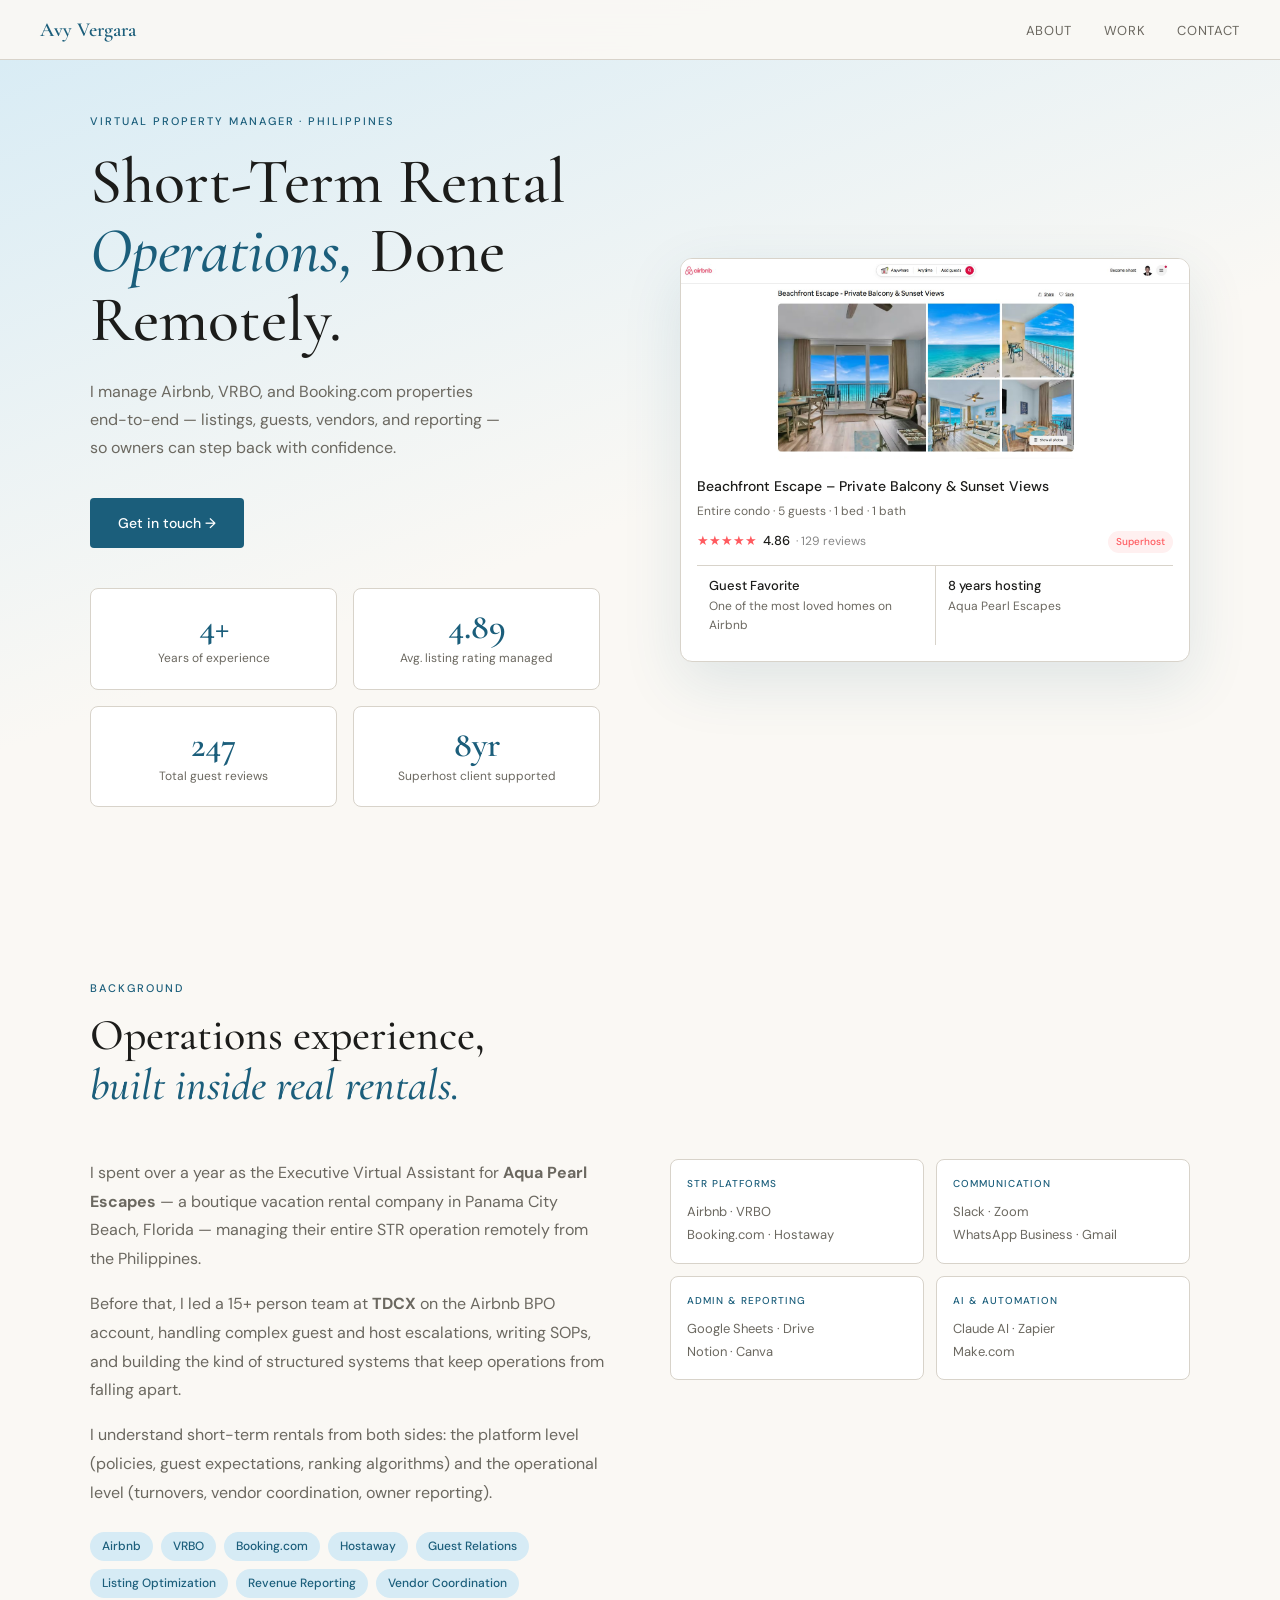
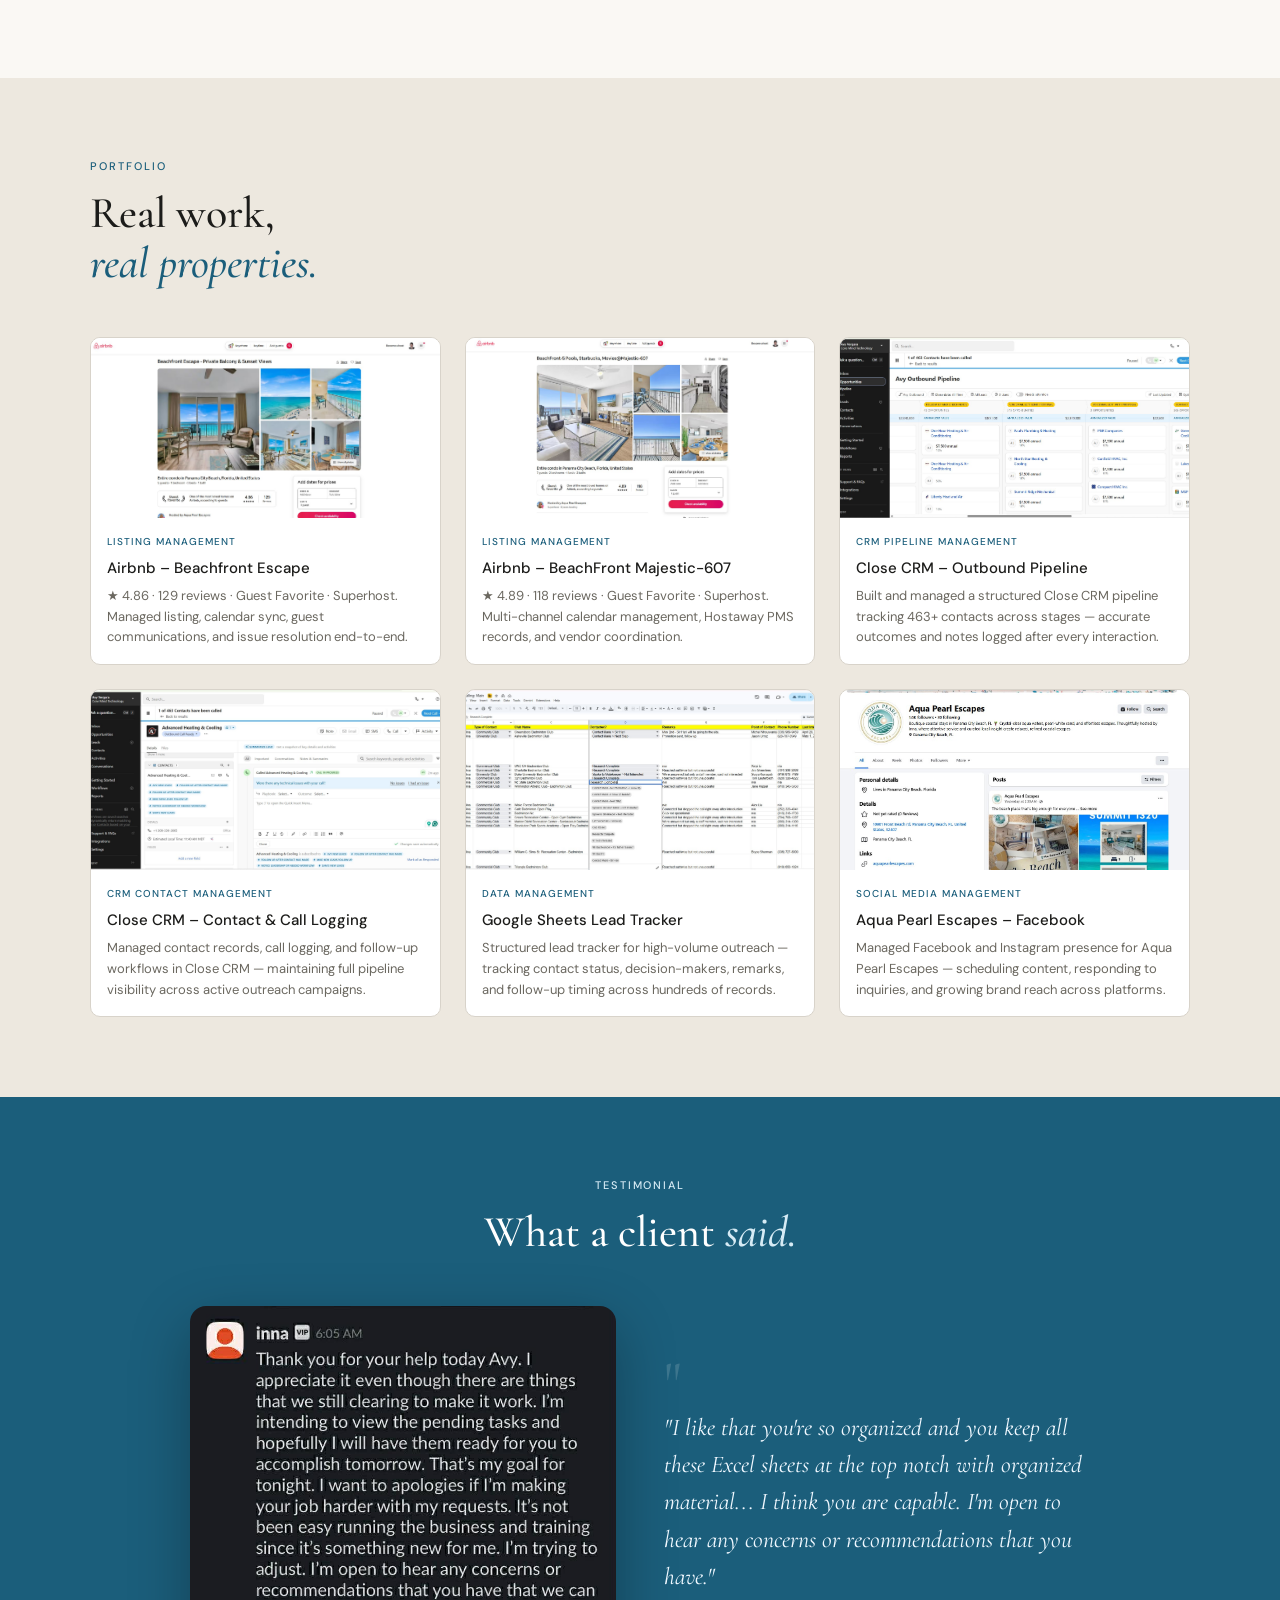
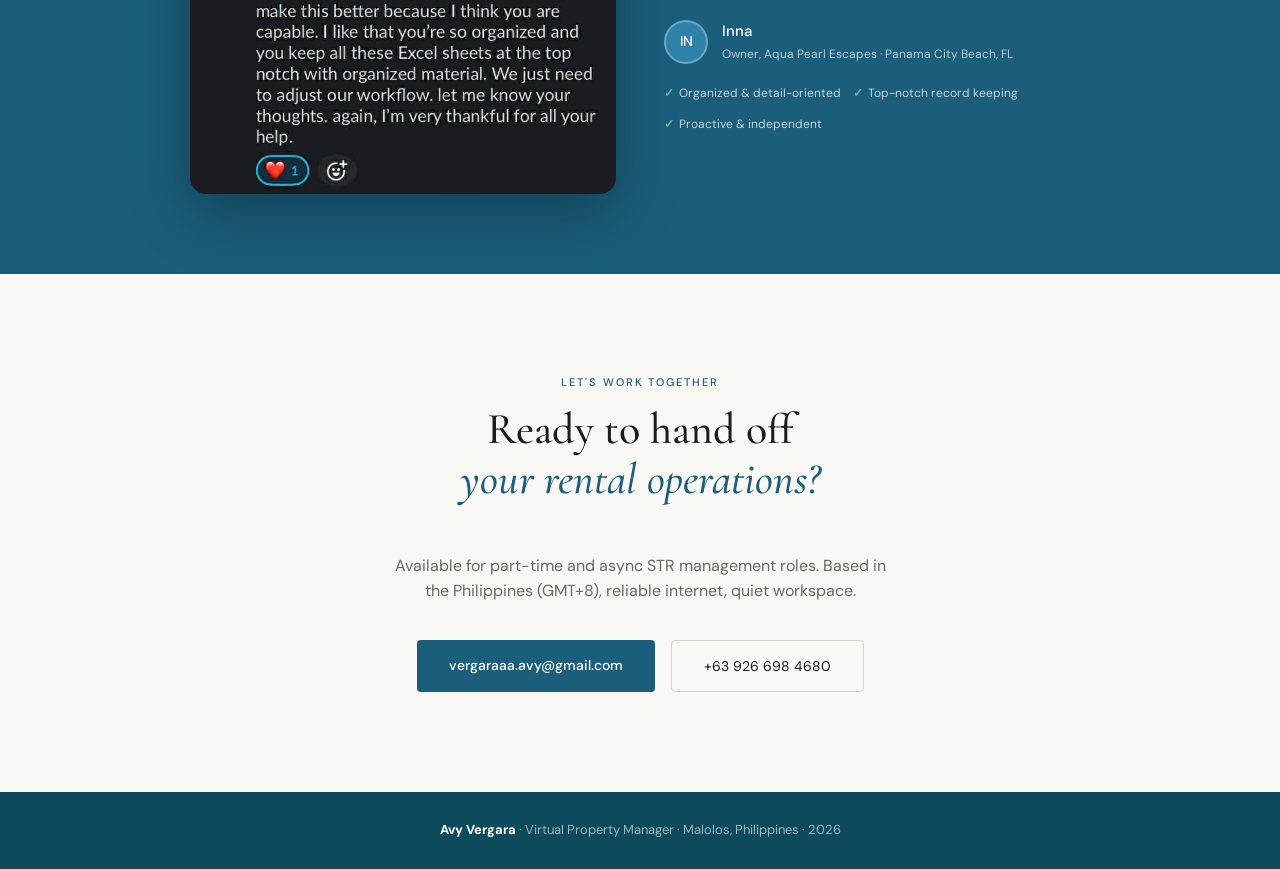
==== index.html @ a05b780b "Add files via upload" ====
<!DOCTYPE html>
<html lang="en">
<head>
<meta charset="UTF-8">
<meta name="viewport" content="width=device-width, initial-scale=1.0">
<title>Avy Vergara – Virtual Property Manager</title>
<link rel="preconnect" href="https://fonts.googleapis.com">
<link href="https://fonts.googleapis.com/css2?family=Cormorant+Garamond:ital,wght@0,400;0,500;0,600;1,400&family=DM+Sans:wght@300;400;500&display=swap" rel="stylesheet">
<style>
*{margin:0;padding:0;box-sizing:border-box}
:root{--cream:#FAF8F4;--sand:#EDE8DF;--ocean:#1B5E7B;--ocean-light:#2E82A8;--ocean-pale:#D6EBF5;--teal-dark:#0D4A5C;--text:#1C1C1A;--muted:#6B6860;--white:#FFFFFF;--card-border:#D8D3CA}
html{scroll-behavior:smooth}
body{font-family:'DM Sans',sans-serif;background:var(--cream);color:var(--text);line-height:1.6;overflow-x:hidden}
nav{position:fixed;top:0;left:0;right:0;z-index:100;background:rgba(250,248,244,0.94);backdrop-filter:blur(12px);border-bottom:1px solid var(--card-border);padding:0 40px;display:flex;justify-content:space-between;align-items:center;height:60px}
.nav-logo{font-family:'Cormorant Garamond',serif;font-size:20px;font-weight:600;color:var(--ocean)}
.nav-links{display:flex;gap:32px;list-style:none}
.nav-links a{font-size:13px;color:var(--muted);text-decoration:none;letter-spacing:0.05em;text-transform:uppercase;transition:color 0.2s}
.nav-links a:hover{color:var(--ocean)}
.hero{min-height:100vh;display:flex;align-items:center;padding:100px 40px 80px;background:linear-gradient(160deg,var(--ocean-pale) 0%,var(--cream) 55%)}
.hero-inner{max-width:1100px;margin:0 auto;display:grid;grid-template-columns:1fr 1fr;gap:80px;align-items:center}
.hero-eyebrow{font-size:11px;font-weight:500;letter-spacing:0.18em;text-transform:uppercase;color:var(--ocean);margin-bottom:16px}
.hero-title{font-family:'Cormorant Garamond',serif;font-size:clamp(42px,5vw,64px);line-height:1.08;font-weight:500;margin-bottom:24px}
.hero-title em{font-style:italic;color:var(--ocean)}
.hero-desc{font-size:16px;color:var(--muted);line-height:1.75;margin-bottom:36px;max-width:420px}
.hero-cta{display:inline-flex;align-items:center;gap:10px;background:var(--ocean);color:var(--white);padding:14px 28px;border-radius:4px;text-decoration:none;font-size:14px;font-weight:500;transition:background 0.2s}
.hero-cta:hover{background:var(--teal-dark)}
.hero-stats{display:grid;grid-template-columns:1fr 1fr;gap:16px;margin-top:40px}
.stat-card{background:var(--white);border:1px solid var(--card-border);border-radius:8px;padding:20px;text-align:center}
.stat-num{font-family:'Cormorant Garamond',serif;font-size:36px;font-weight:600;color:var(--ocean);line-height:1}
.stat-label{font-size:12px;color:var(--muted);margin-top:4px}
.listing-preview{background:var(--white);border:1px solid var(--card-border);border-radius:12px;overflow:hidden;box-shadow:0 20px 60px rgba(27,94,123,0.12)}
.listing-img-real{width:100%;height:200px;object-fit:cover;object-position:top;display:block;cursor:pointer}
.listing-body{padding:16px}
.listing-title-sm{font-weight:500;font-size:14px;margin-bottom:4px}
.listing-sub{font-size:12px;color:var(--muted);margin-bottom:10px}
.listing-rating{display:flex;align-items:center;gap:6px;font-size:13px}
.stars{color:#FF5A5F}
.badge-superhost{background:#FFF0F0;color:#FF5A5F;font-size:10px;font-weight:500;padding:3px 8px;border-radius:20px;margin-left:auto}
.listing-grid{display:grid;grid-template-columns:1fr 1fr;gap:1px;background:var(--card-border);margin-top:12px;border-top:1px solid var(--card-border)}
.listing-detail{background:var(--white);padding:10px 12px;font-size:12px;color:var(--muted)}
.listing-detail strong{display:block;color:var(--text);font-weight:500;font-size:13px}
section{padding:80px 40px}
.container{max-width:1100px;margin:0 auto}
.section-eyebrow{font-size:11px;font-weight:500;letter-spacing:0.18em;text-transform:uppercase;color:var(--ocean);margin-bottom:12px}
.section-title{font-family:'Cormorant Garamond',serif;font-size:clamp(30px,4vw,44px);font-weight:500;line-height:1.15;margin-bottom:48px}
.section-title span{font-style:italic;color:var(--ocean)}
.about-grid{display:grid;grid-template-columns:1fr 1fr;gap:60px;align-items:start}
.about-text p{font-size:16px;color:var(--muted);line-height:1.8;margin-bottom:16px}
.tags{display:flex;flex-wrap:wrap;gap:8px;margin-top:24px}
.tag{background:var(--ocean-pale);color:var(--ocean);font-size:12px;padding:5px 12px;border-radius:20px;font-weight:500}
.tools-grid{display:grid;grid-template-columns:1fr 1fr;gap:12px}
.tool-group{background:var(--white);border:1px solid var(--card-border);border-radius:8px;padding:16px}
.tool-group-label{font-size:10px;font-weight:500;letter-spacing:0.1em;text-transform:uppercase;color:var(--ocean);margin-bottom:8px}
.tool-list{font-size:13px;color:var(--muted);line-height:1.8}
.work-section{background:var(--sand)}
.work-grid{display:grid;grid-template-columns:repeat(3,1fr);gap:24px}
.work-card{background:var(--white);border:1px solid var(--card-border);border-radius:10px;overflow:hidden;transition:transform 0.2s,box-shadow 0.2s}
.work-card:hover{transform:translateY(-4px);box-shadow:0 12px 40px rgba(27,94,123,0.12)}
.work-img{width:100%;height:180px;object-fit:cover;object-position:top;display:block;cursor:pointer;transition:opacity 0.2s}
.work-img:hover{opacity:0.92}
.work-card-body{padding:16px}
.work-card-label{font-size:10px;font-weight:500;letter-spacing:0.1em;text-transform:uppercase;color:var(--ocean);margin-bottom:6px}
.work-card-title{font-size:15px;font-weight:500;margin-bottom:6px}
.work-card-desc{font-size:13px;color:var(--muted);line-height:1.6}
.lightbox{display:none;position:fixed;inset:0;background:rgba(0,0,0,0.88);z-index:999;align-items:center;justify-content:center;padding:20px}
.lightbox.open{display:flex}
.lightbox img{max-width:90vw;max-height:90vh;border-radius:8px;box-shadow:0 30px 80px rgba(0,0,0,0.5)}
.lightbox-close{position:absolute;top:20px;right:28px;color:#fff;font-size:36px;cursor:pointer;line-height:1;opacity:0.8}
.lightbox-close:hover{opacity:1}
.testimonial-section{background:var(--ocean);color:var(--white)}
.testimonial-section .section-eyebrow{color:var(--ocean-pale)}
.testimonial-section .section-title{color:var(--white)}
.testimonial-section .section-title span{color:var(--ocean-pale)}
.testi-layout{display:grid;grid-template-columns:1fr 1fr;gap:48px;align-items:center;max-width:900px;margin:0 auto}
.testi-chat-img{border-radius:16px;overflow:hidden;box-shadow:0 20px 60px rgba(0,0,0,0.3)}
.testi-chat-img img{width:100%;display:block;cursor:pointer}
.testi-bigquote{font-family:'Cormorant Garamond',serif;font-size:60px;line-height:0.6;color:rgba(255,255,255,0.15);margin-bottom:8px}
.testi-quote{font-family:'Cormorant Garamond',serif;font-size:clamp(18px,2vw,24px);font-style:italic;line-height:1.55;margin-bottom:24px;color:#F0F8FF}
.testi-meta{display:flex;align-items:center;gap:14px}
.testi-avatar{width:44px;height:44px;border-radius:50%;background:var(--ocean-light);display:flex;align-items:center;justify-content:center;font-weight:500;font-size:14px;color:var(--white);border:2px solid rgba(255,255,255,0.3);flex-shrink:0}
.testi-name{font-weight:500;font-size:15px}
.testi-role{font-size:12px;opacity:0.7;margin-top:2px}
.testi-props{display:flex;gap:12px;margin-top:20px;flex-wrap:wrap}
.testi-prop{font-size:12px;opacity:0.75;display:flex;align-items:center;gap:5px}
.testi-prop::before{content:"✓";color:#7ED8A4;font-weight:600}
.exp-grid{display:grid;grid-template-columns:1fr 1fr;gap:24px}
.exp-card{background:var(--white);border:1px solid var(--card-border);border-radius:10px;padding:24px}
.exp-role{font-weight:500;font-size:15px;margin-bottom:4px}
.exp-company{font-size:13px;color:var(--ocean);font-weight:500;margin-bottom:2px}
.exp-date{font-size:12px;color:var(--muted);margin-bottom:14px}
.exp-bullets{list-style:none;padding:0}
.exp-bullets li{font-size:13px;color:var(--muted);padding:4px 0 4px 16px;position:relative;line-height:1.6}
.exp-bullets li::before{content:"—";position:absolute;left:0;color:var(--ocean);opacity:0.5}
.cta-section{text-align:center;padding:100px 40px}
.cta-desc{font-size:16px;color:var(--muted);margin-bottom:36px;max-width:500px;margin-left:auto;margin-right:auto}
.cta-buttons{display:flex;gap:16px;justify-content:center;flex-wrap:wrap}
.btn-primary{background:var(--ocean);color:var(--white);padding:14px 32px;border-radius:4px;text-decoration:none;font-size:14px;font-weight:500;transition:background 0.2s}
.btn-primary:hover{background:var(--teal-dark)}
.btn-secondary{border:1px solid var(--card-border);color:var(--text);padding:14px 32px;border-radius:4px;text-decoration:none;font-size:14px;transition:all 0.2s}
.btn-secondary:hover{border-color:var(--ocean);color:var(--ocean)}
footer{background:var(--teal-dark);color:rgba(255,255,255,0.6);text-align:center;padding:28px 40px;font-size:13px}
footer strong{color:var(--white)}
@media(max-width:768px){
  .hero-inner,.about-grid,.exp-grid,.testi-layout{grid-template-columns:1fr}
  .work-grid{grid-template-columns:1fr 1fr}
  nav{padding:0 20px}.nav-links{display:none}
  section{padding:60px 20px}.hero{padding:80px 20px 60px}
}
</style>
</head>
<body>

<div class="lightbox" id="lightbox" onclick="closeLightbox()">
  <span class="lightbox-close">&times;</span>
  <img id="lightbox-img" src="" alt="">
</div>

<nav>
  <div class="nav-logo">Avy Vergara</div>
  <ul class="nav-links">
    <li><a href="#about">About</a></li>
    <li><a href="#work">Work</a></li>
    
    <li><a href="#contact">Contact</a></li>
  </ul>
</nav>

<section class="hero">
  <div class="hero-inner">
    <div>
      <p class="hero-eyebrow">Virtual Property Manager · Philippines</p>
      <h1 class="hero-title">Short-Term Rental <em>Operations,</em> Done Remotely.</h1>
      <p class="hero-desc">I manage Airbnb, VRBO, and Booking.com properties end-to-end — listings, guests, vendors, and reporting — so owners can step back with confidence.</p>
      <a href="mailto:vergaraaa.avy@gmail.com" class="hero-cta">Get in touch →</a>
      <div class="hero-stats">
        <div class="stat-card"><div class="stat-num">4+</div><div class="stat-label">Years of experience</div></div>
        <div class="stat-card"><div class="stat-num">4.89</div><div class="stat-label">Avg. listing rating managed</div></div>
        <div class="stat-card"><div class="stat-num">247</div><div class="stat-label">Total guest reviews</div></div>
        <div class="stat-card"><div class="stat-num">8yr</div><div class="stat-label">Superhost client supported</div></div>
      </div>
    </div>
    <div>
      <div class="listing-preview">
        <img class="listing-img-real" src="[data-uri]" alt="Beachfront Escape – Airbnb listing" onclick="openLightbox(this.src)">
        <div class="listing-body">
          <div class="listing-title-sm">Beachfront Escape – Private Balcony & Sunset Views</div>
          <div class="listing-sub">Entire condo · 5 guests · 1 bed · 1 bath</div>
          <div class="listing-rating">
            <span class="stars">★★★★★</span>
            <span style="font-weight:500">4.86</span>
            <span style="color:#888;font-size:12px">· 129 reviews</span>
            <span class="badge-superhost">Superhost</span>
          </div>
          <div class="listing-grid">
            <div class="listing-detail"><strong>Guest Favorite</strong>One of the most loved homes on Airbnb</div>
            <div class="listing-detail"><strong>8 years hosting</strong>Aqua Pearl Escapes</div>
          </div>
        </div>
      </div>
    </div>
  </div>
</section>

<section id="about">
  <div class="container">
    <p class="section-eyebrow">Background</p>
    <h2 class="section-title">Operations experience,<br><span>built inside real rentals.</span></h2>
    <div class="about-grid">
      <div class="about-text">
        <p>I spent over a year as the Executive Virtual Assistant for <strong>Aqua Pearl Escapes</strong> — a boutique vacation rental company in Panama City Beach, Florida — managing their entire STR operation remotely from the Philippines.</p>
        <p>Before that, I led a 15+ person team at <strong>TDCX</strong> on the Airbnb BPO account, handling complex guest and host escalations, writing SOPs, and building the kind of structured systems that keep operations from falling apart.</p>
        <p>I understand short-term rentals from both sides: the platform level (policies, guest expectations, ranking algorithms) and the operational level (turnovers, vendor coordination, owner reporting).</p>
        <div class="tags">
          <span class="tag">Airbnb</span><span class="tag">VRBO</span><span class="tag">Booking.com</span>
          <span class="tag">Hostaway</span><span class="tag">Guest Relations</span><span class="tag">Listing Optimization</span>
          <span class="tag">Revenue Reporting</span><span class="tag">Vendor Coordination</span>
        </div>
      </div>
      <div>
        <div class="tools-grid">
          <div class="tool-group"><div class="tool-group-label">STR Platforms</div><div class="tool-list">Airbnb · VRBO<br>Booking.com · Hostaway</div></div>
          <div class="tool-group"><div class="tool-group-label">Communication</div><div class="tool-list">Slack · Zoom<br>WhatsApp Business · Gmail</div></div>
          <div class="tool-group"><div class="tool-group-label">Admin & Reporting</div><div class="tool-list">Google Sheets · Drive<br>Notion · Canva</div></div>
          <div class="tool-group"><div class="tool-group-label">AI & Automation</div><div class="tool-list">Claude AI · Zapier<br>Make.com</div></div>
        </div>
      </div>
    </div>
  </div>
</section>

<section id="work" class="work-section">
  <div class="container">
    <p class="section-eyebrow">Portfolio</p>
    <h2 class="section-title">Real work,<br><span>real properties.</span></h2>
    <div class="work-grid">

      <div class="work-card">
        <img class="work-img" src="[data-uri]" alt="Airbnb – Beachfront Escape" onclick="openLightbox(this.src)" title="Click to enlarge">
        <div class="work-card-body">
          <div class="work-card-label">Listing Management</div>
          <div class="work-card-title">Airbnb – Beachfront Escape</div>
          <div class="work-card-desc">★ 4.86 · 129 reviews · Guest Favorite · Superhost. Managed listing, calendar sync, guest communications, and issue resolution end-to-end.</div>
        </div>
      </div>

      <div class="work-card">
        <img class="work-img" src="[data-uri]" alt="Airbnb – Majestic 607" onclick="openLightbox(this.src)" title="Click to enlarge">
        <div class="work-card-body">
          <div class="work-card-label">Listing Management</div>
          <div class="work-card-title">Airbnb – BeachFront Majestic-607</div>
          <div class="work-card-desc">★ 4.89 · 118 reviews · Guest Favorite · Superhost. Multi-channel calendar management, Hostaway PMS records, and vendor coordination.</div>
        </div>
      </div>

      <div class="work-card">
        <img class="work-img" src="[data-uri]" alt="Close CRM – Outbound Pipeline" onclick="openLightbox(this.src)" title="Click to enlarge">
        <div class="work-card-body">
          <div class="work-card-label">CRM Pipeline Management</div>
          <div class="work-card-title">Close CRM – Outbound Pipeline</div>
          <div class="work-card-desc">Built and managed a structured Close CRM pipeline tracking 463+ contacts across stages — accurate outcomes and notes logged after every interaction.</div>
        </div>
      </div>

      <div class="work-card">
        <img class="work-img" src="[data-uri]" alt="Close CRM – Contact Management" onclick="openLightbox(this.src)" title="Click to enlarge">
        <div class="work-card-body">
          <div class="work-card-label">CRM Contact Management</div>
          <div class="work-card-title">Close CRM – Contact & Call Logging</div>
          <div class="work-card-desc">Managed contact records, call logging, and follow-up workflows in Close CRM — maintaining full pipeline visibility across active outreach campaigns.</div>
        </div>
      </div>

      <div class="work-card">
        <img class="work-img" src="[data-uri]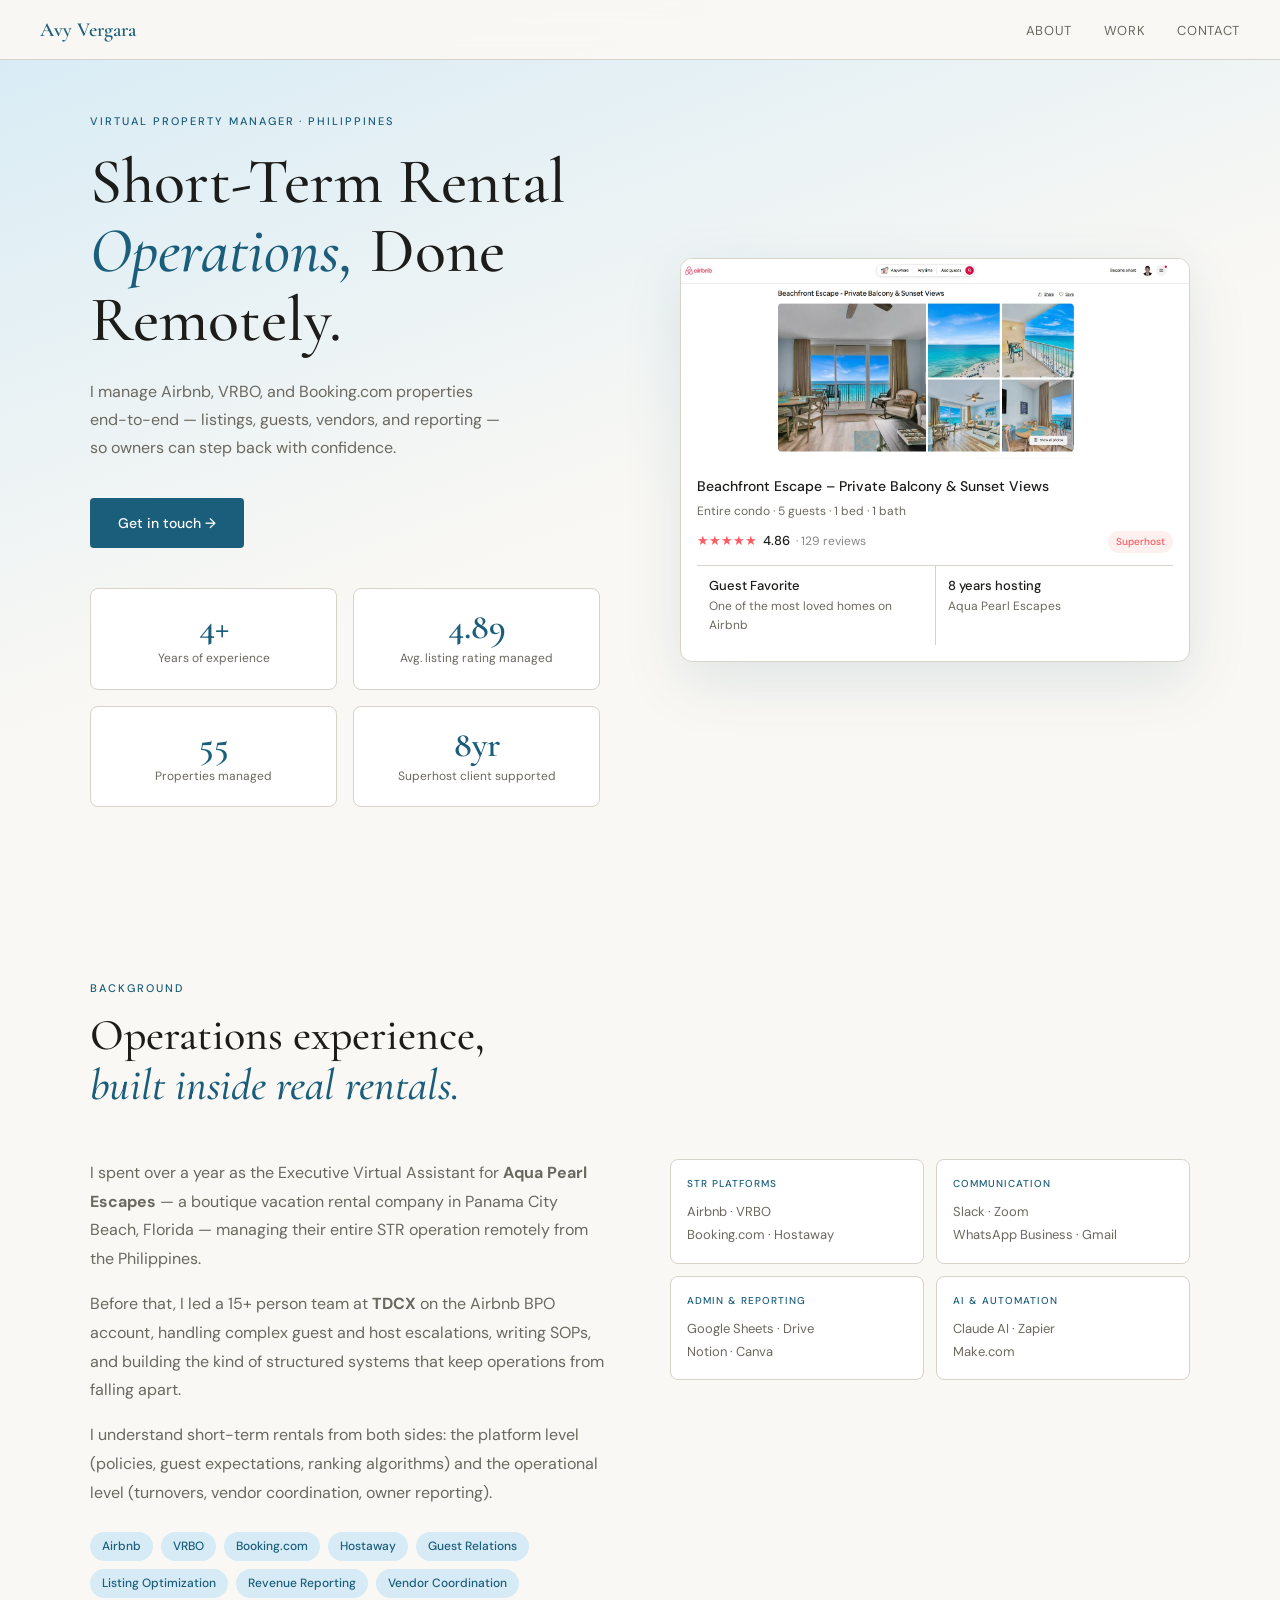
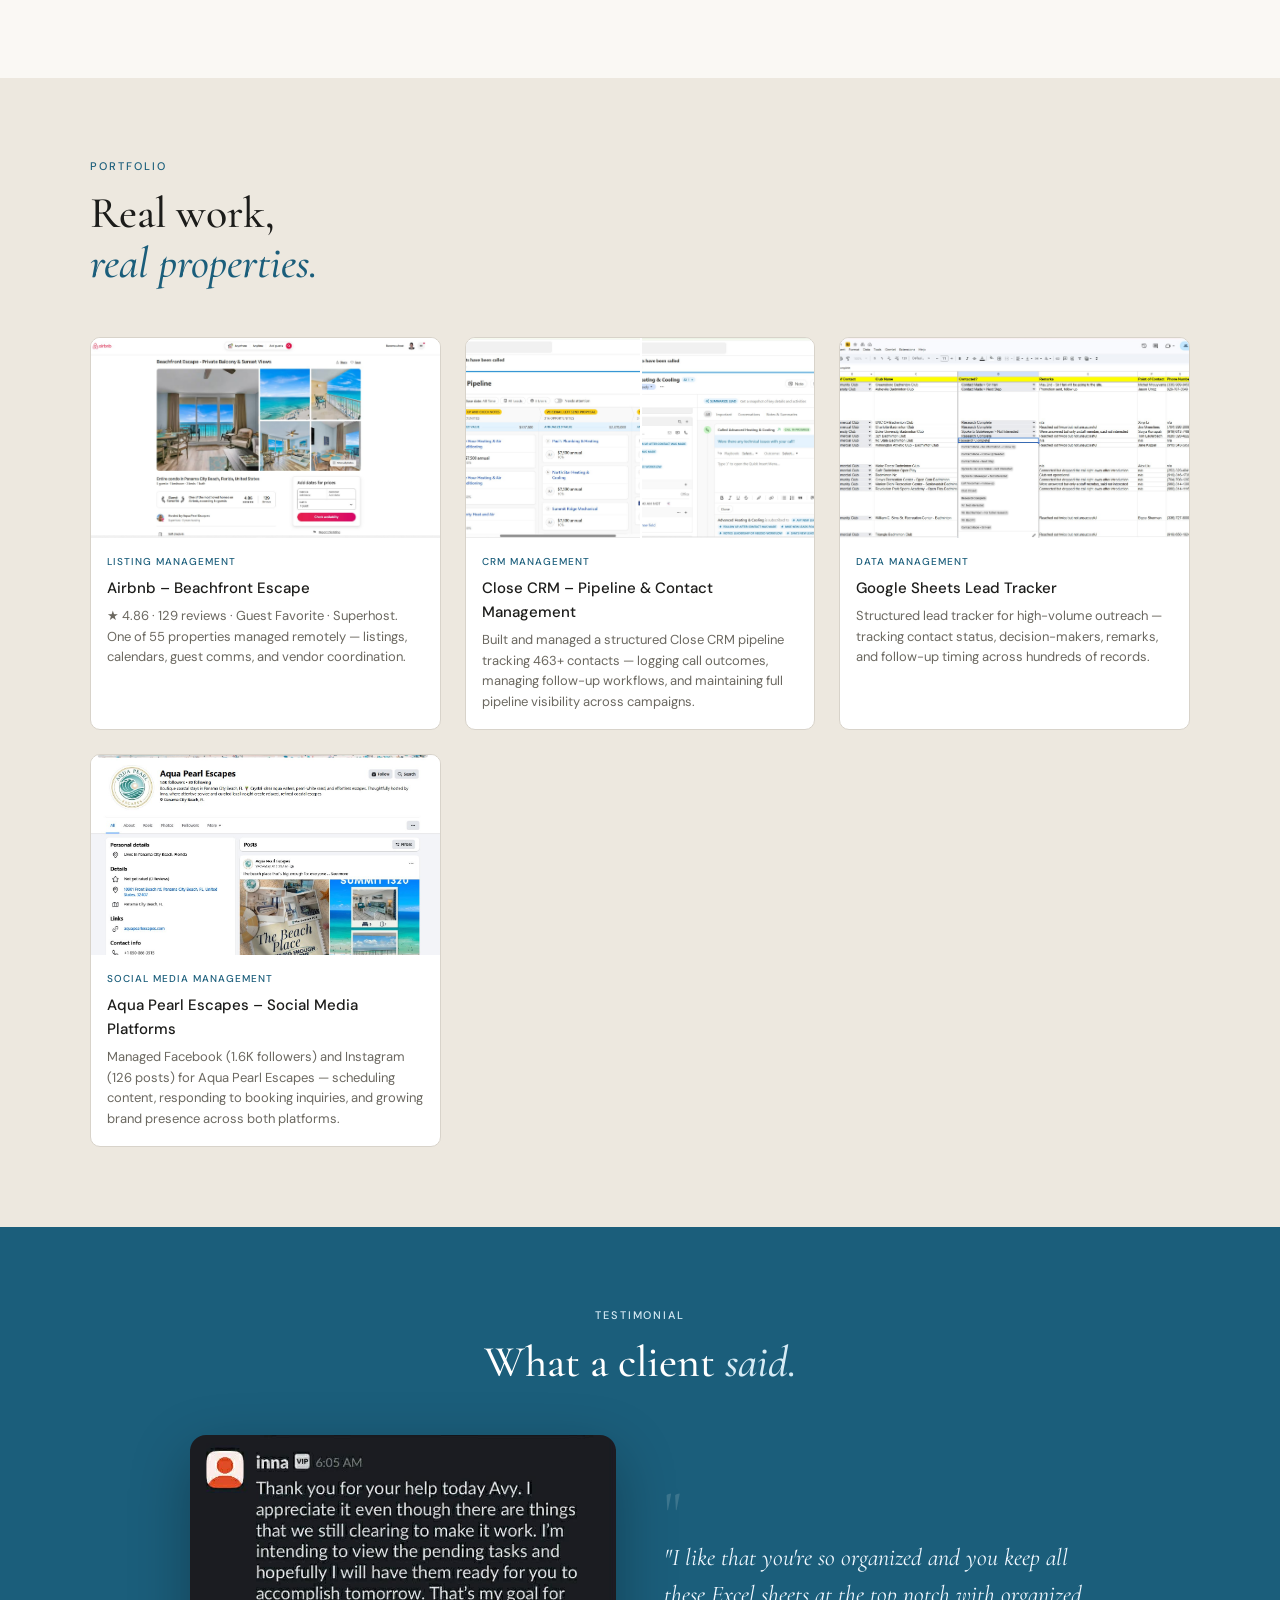
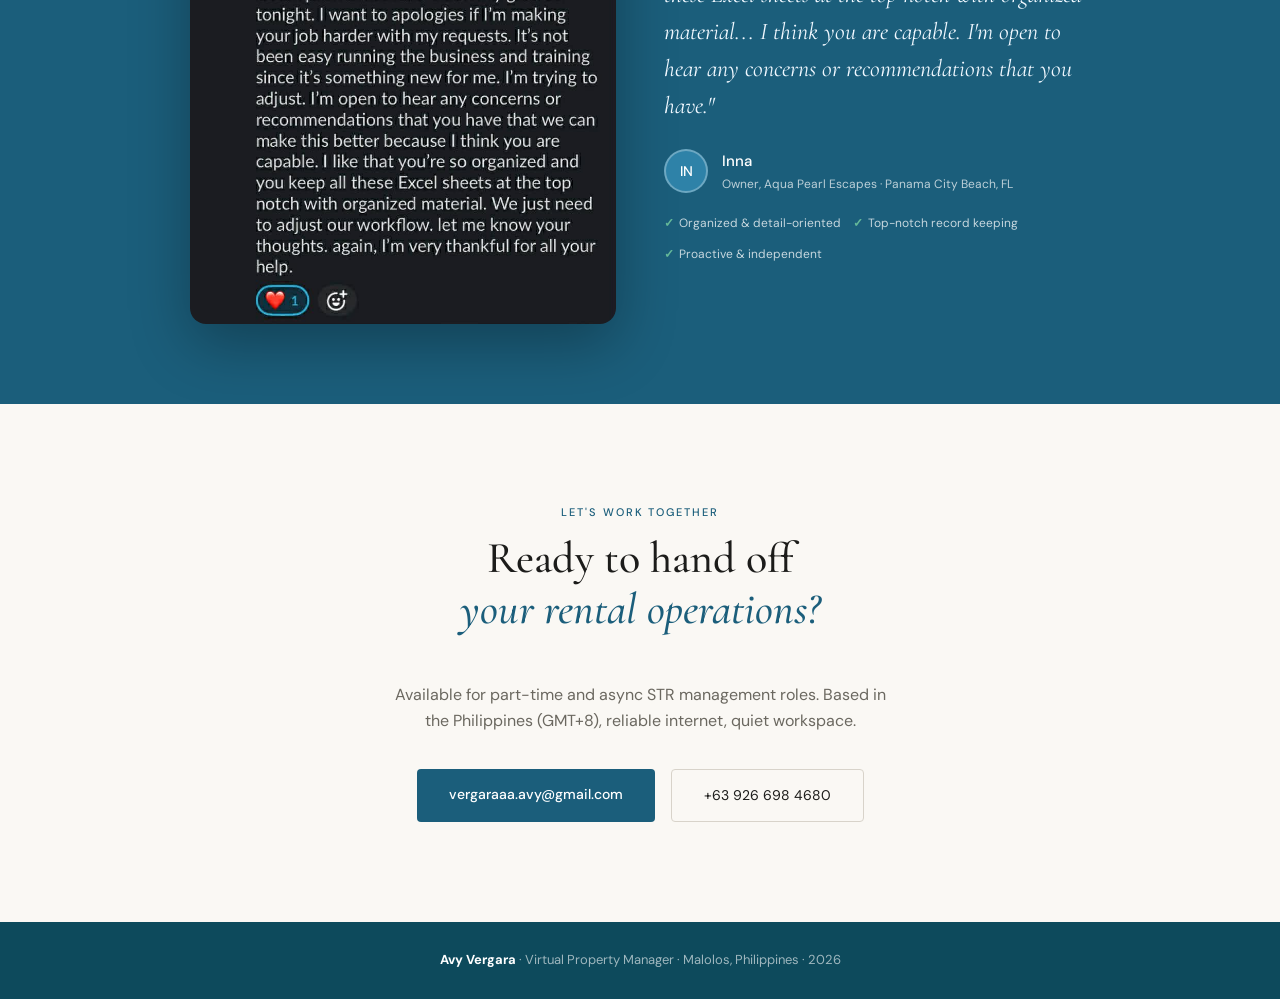
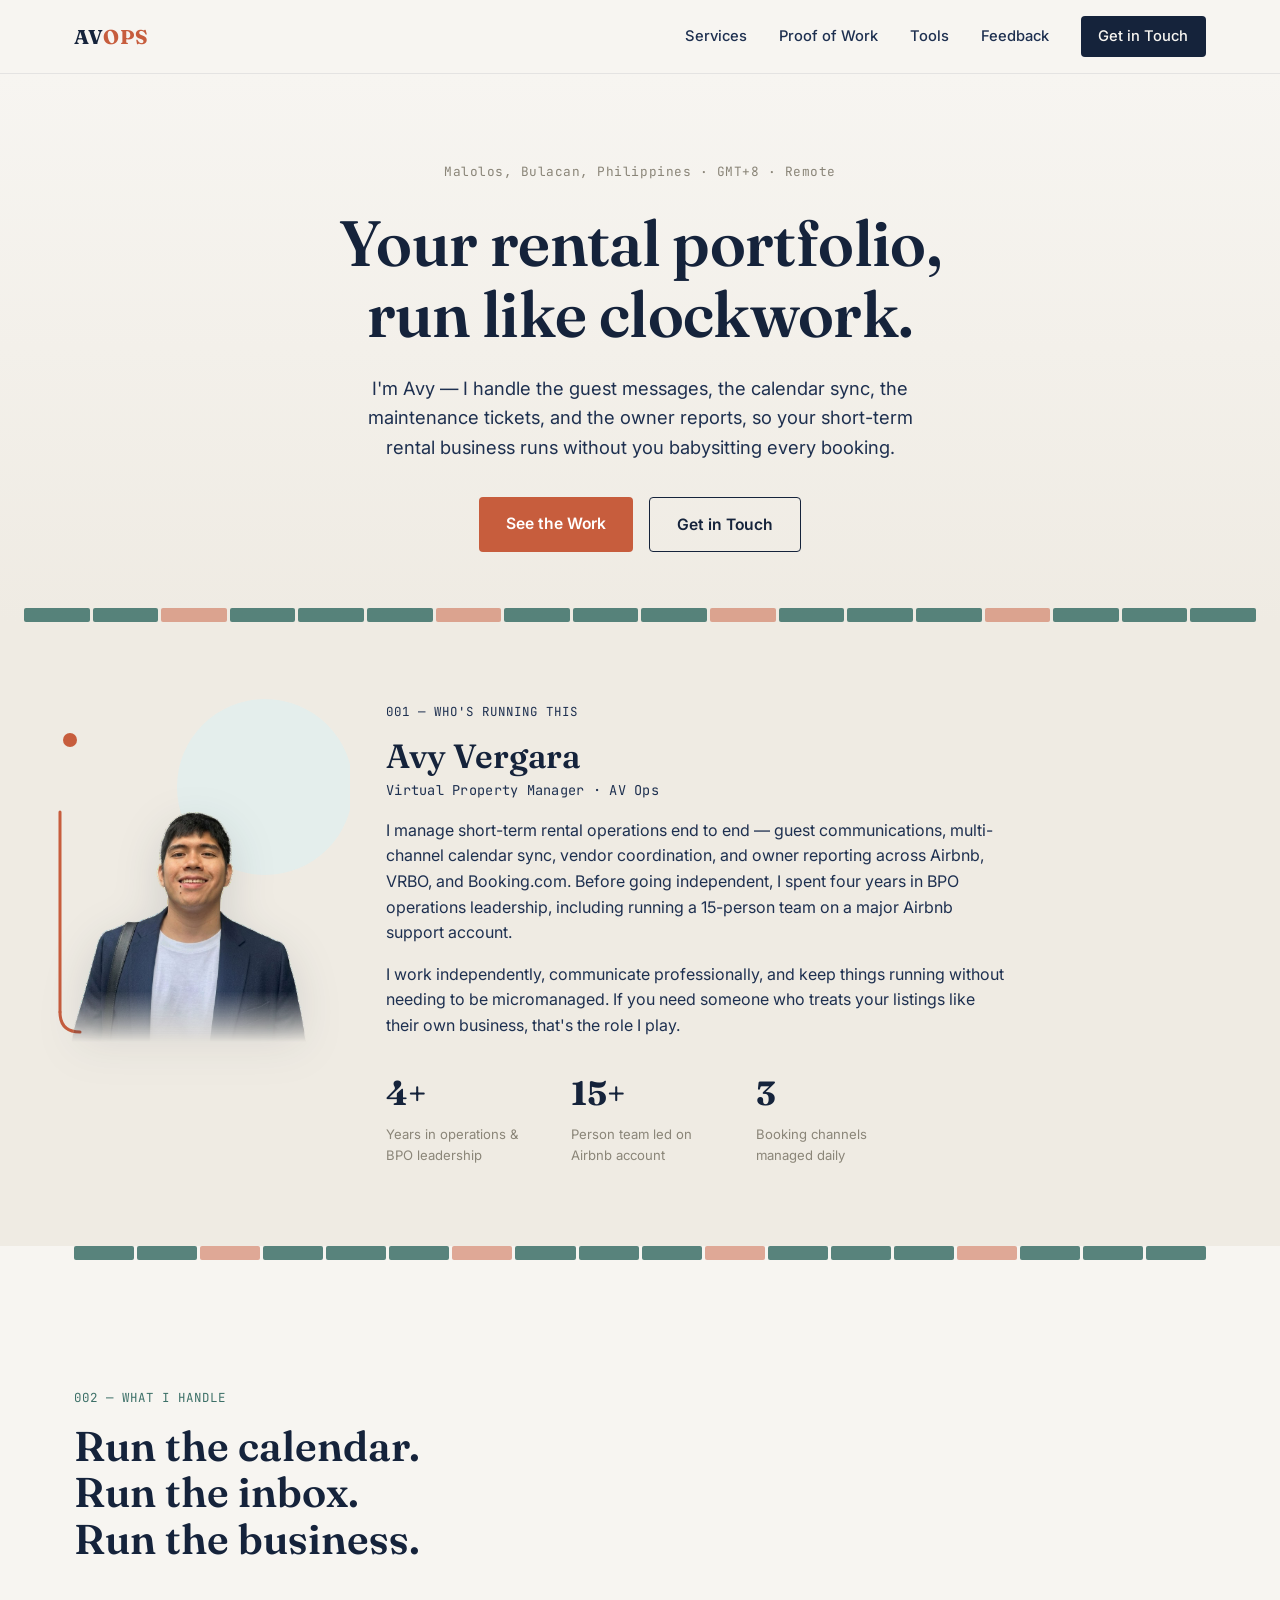
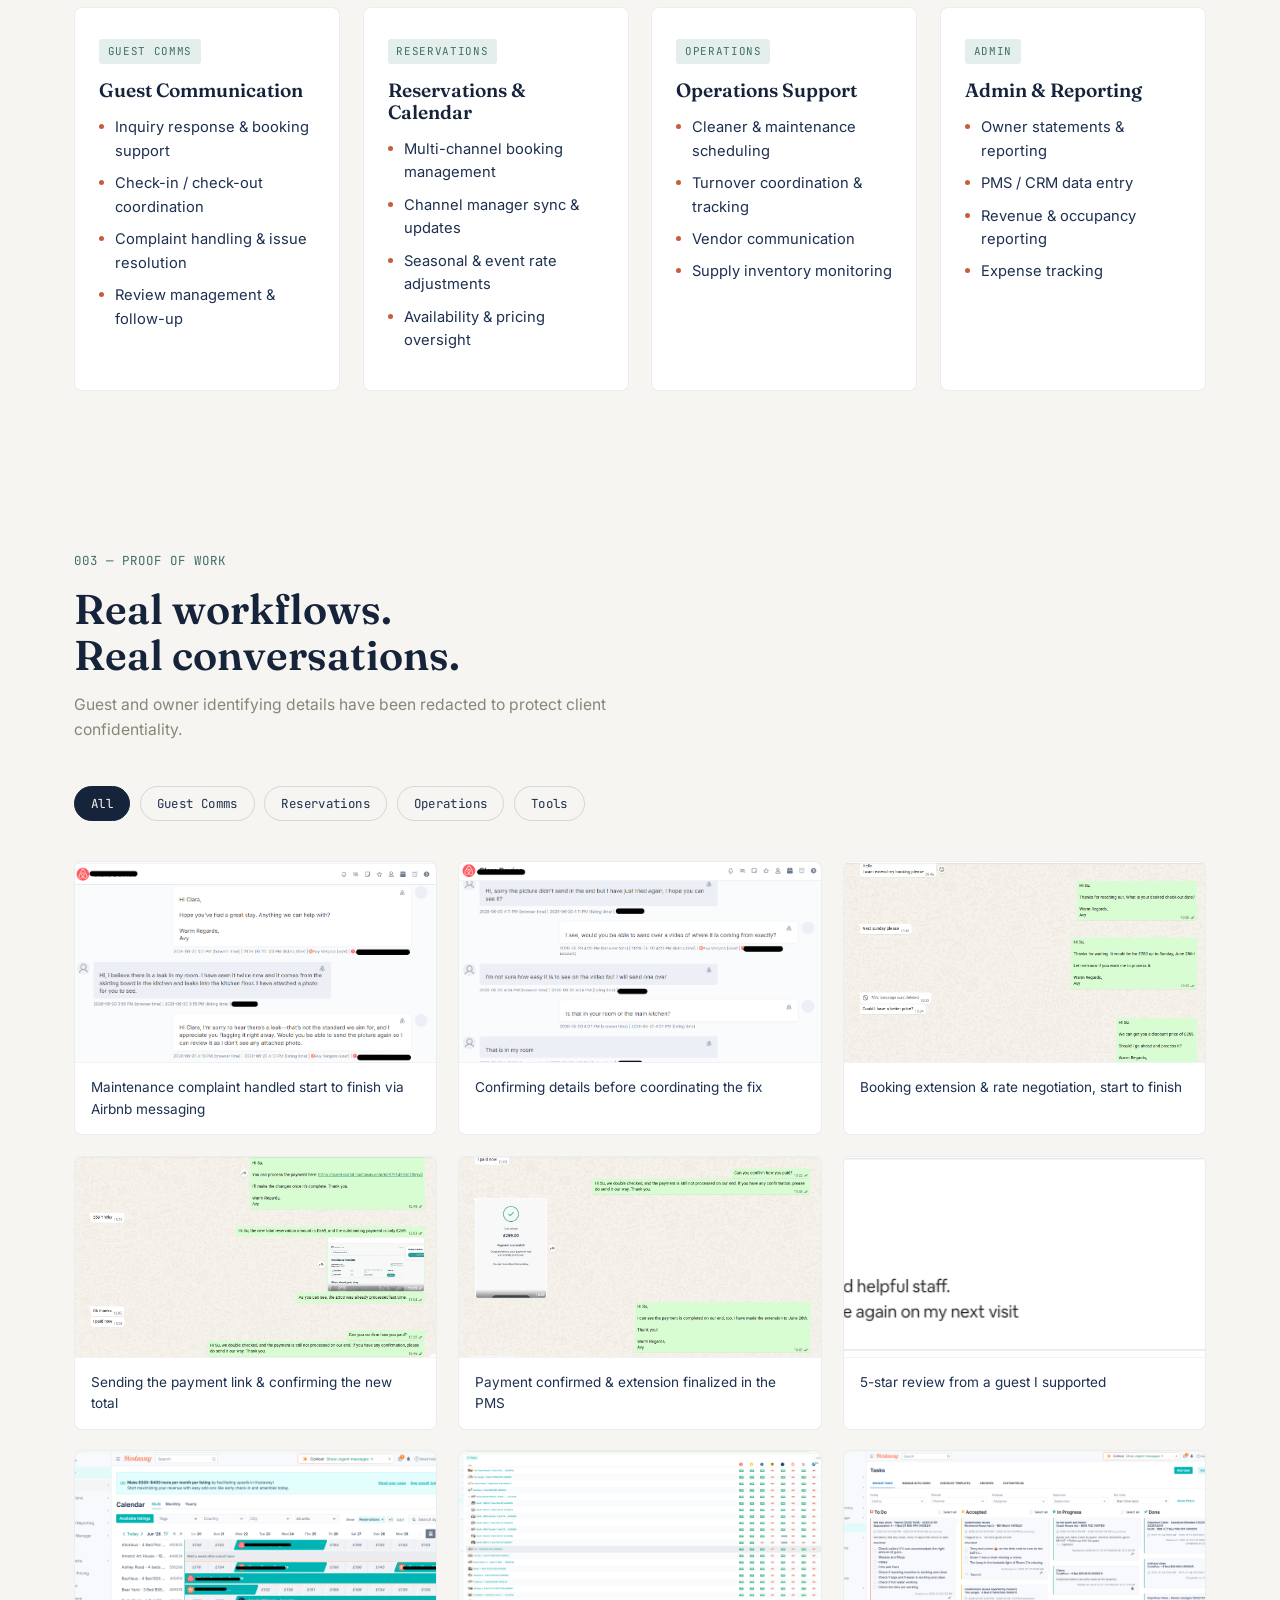
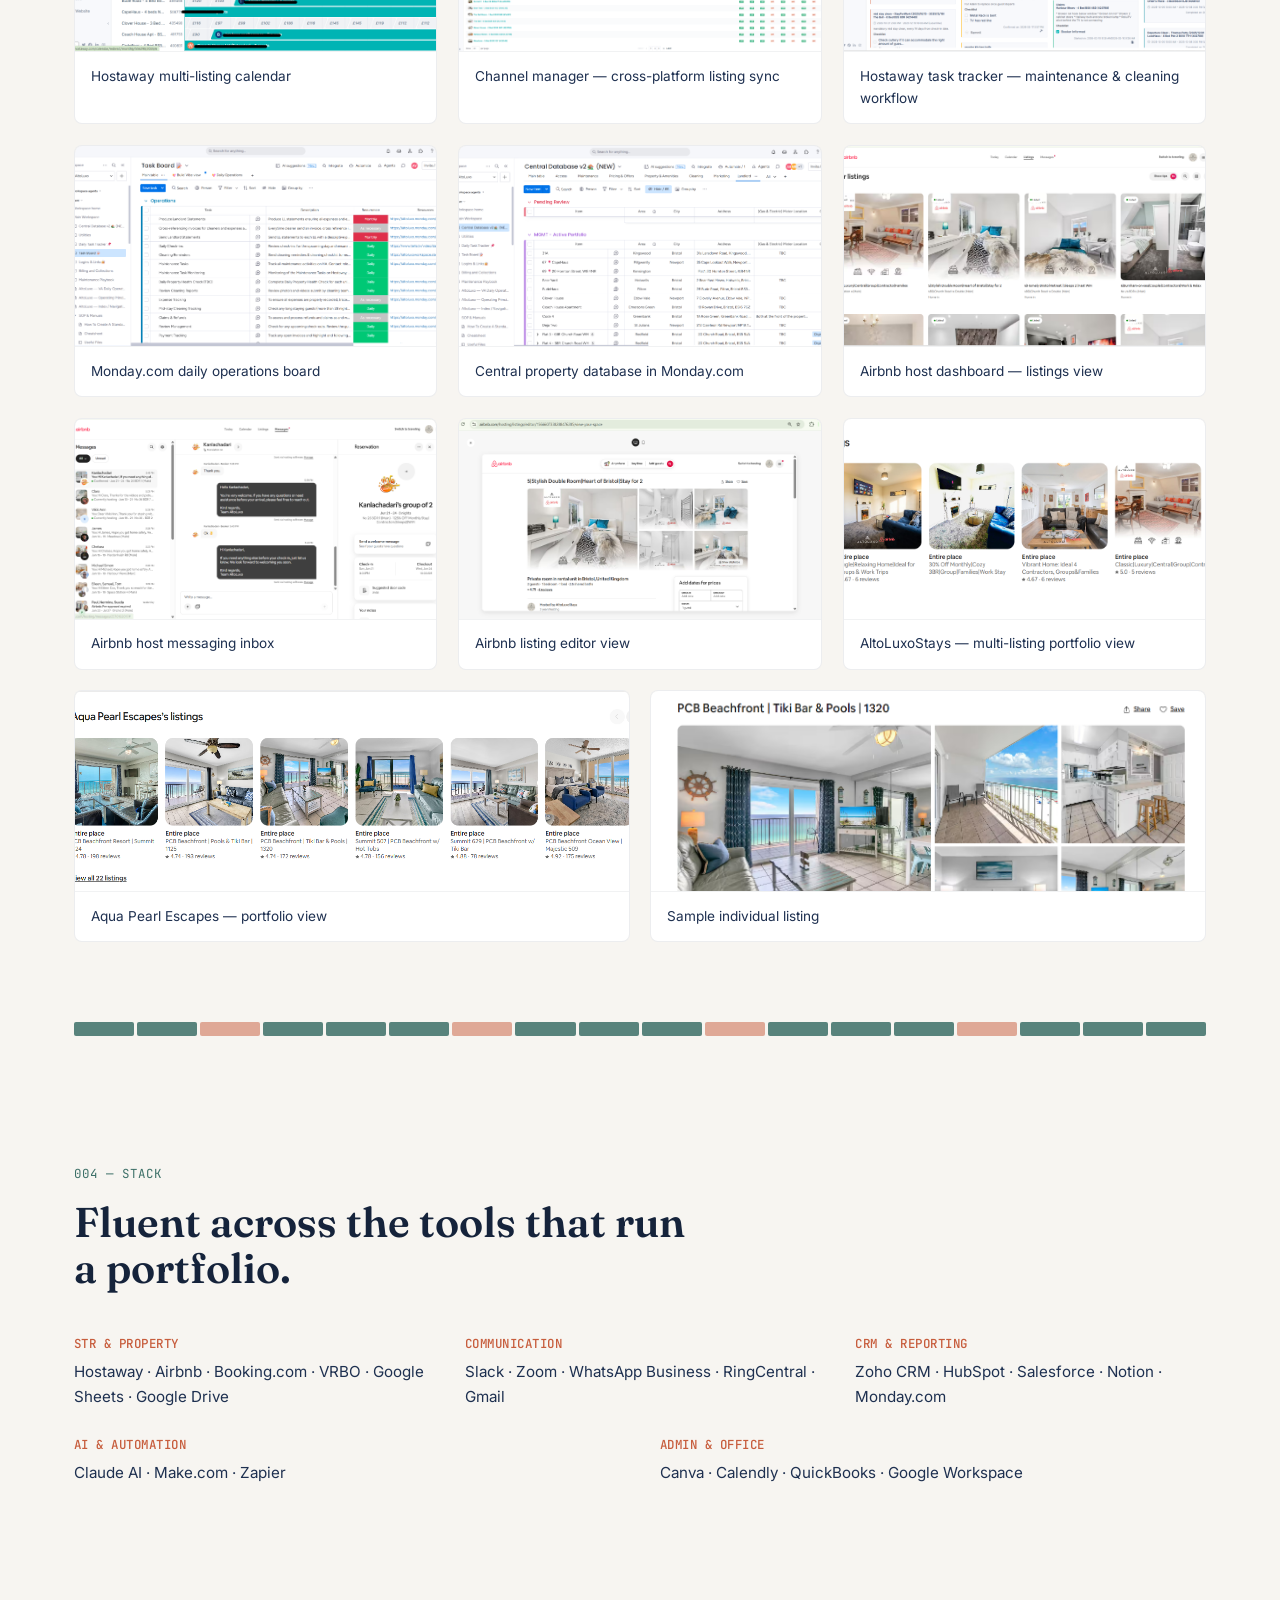
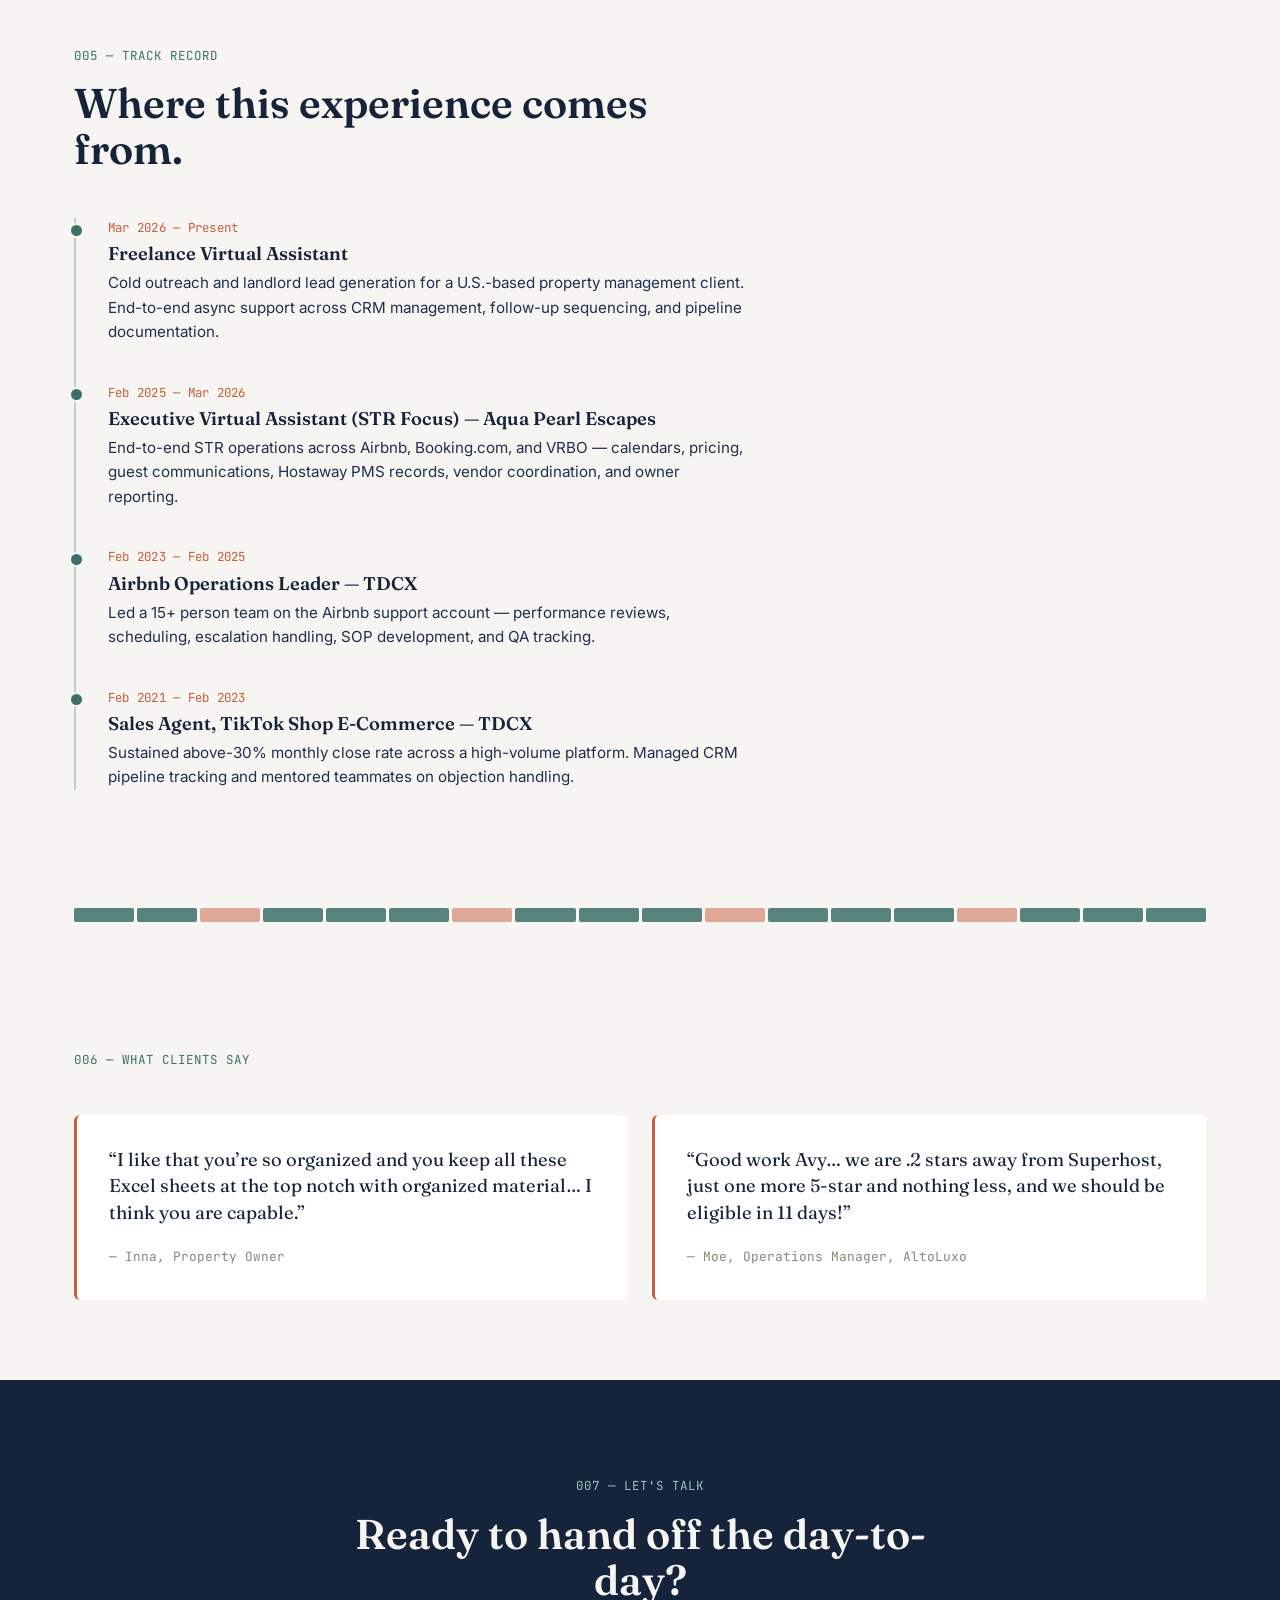
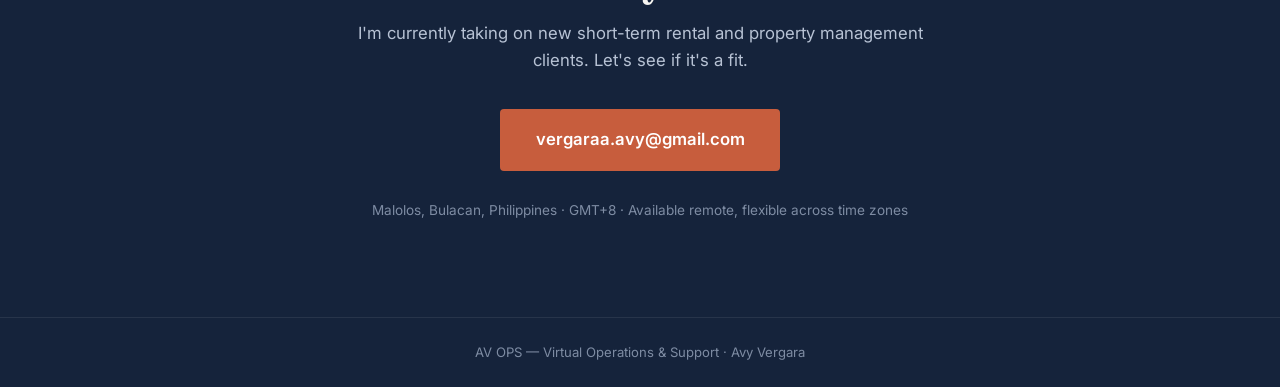
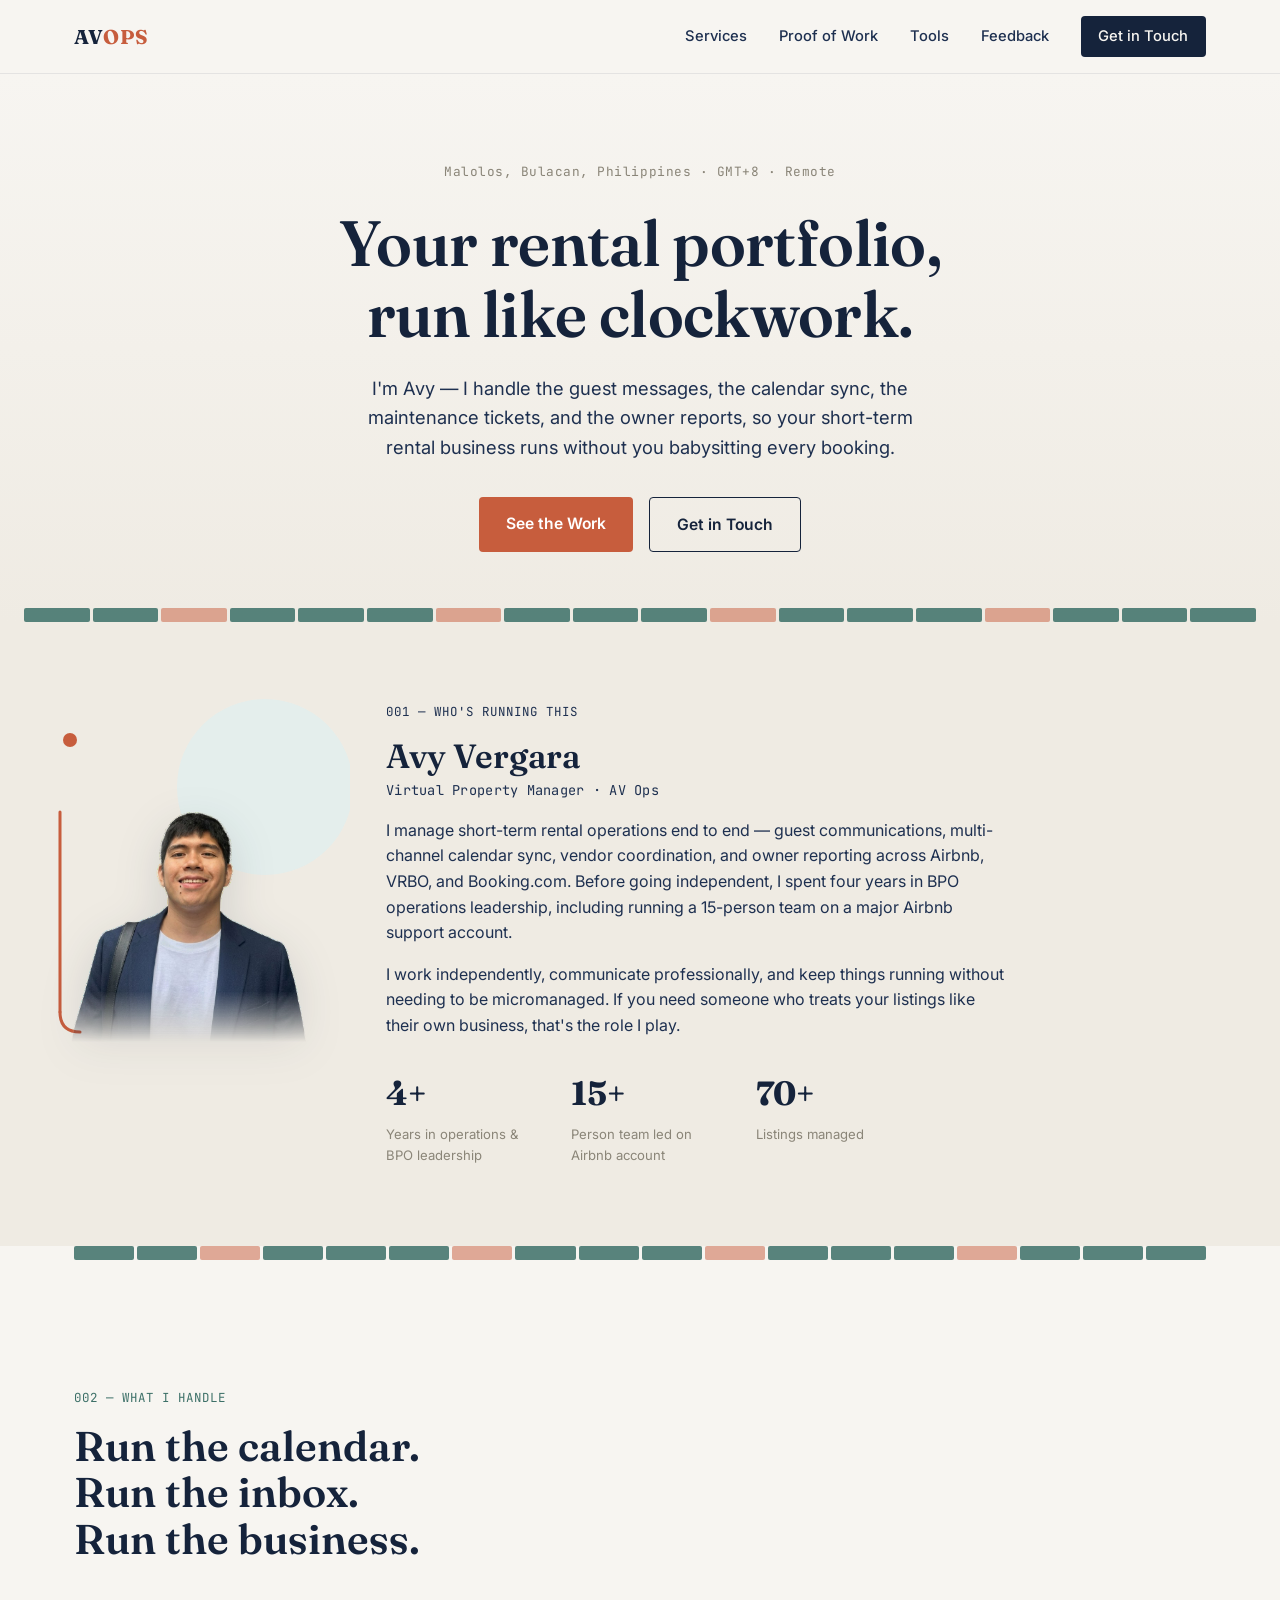
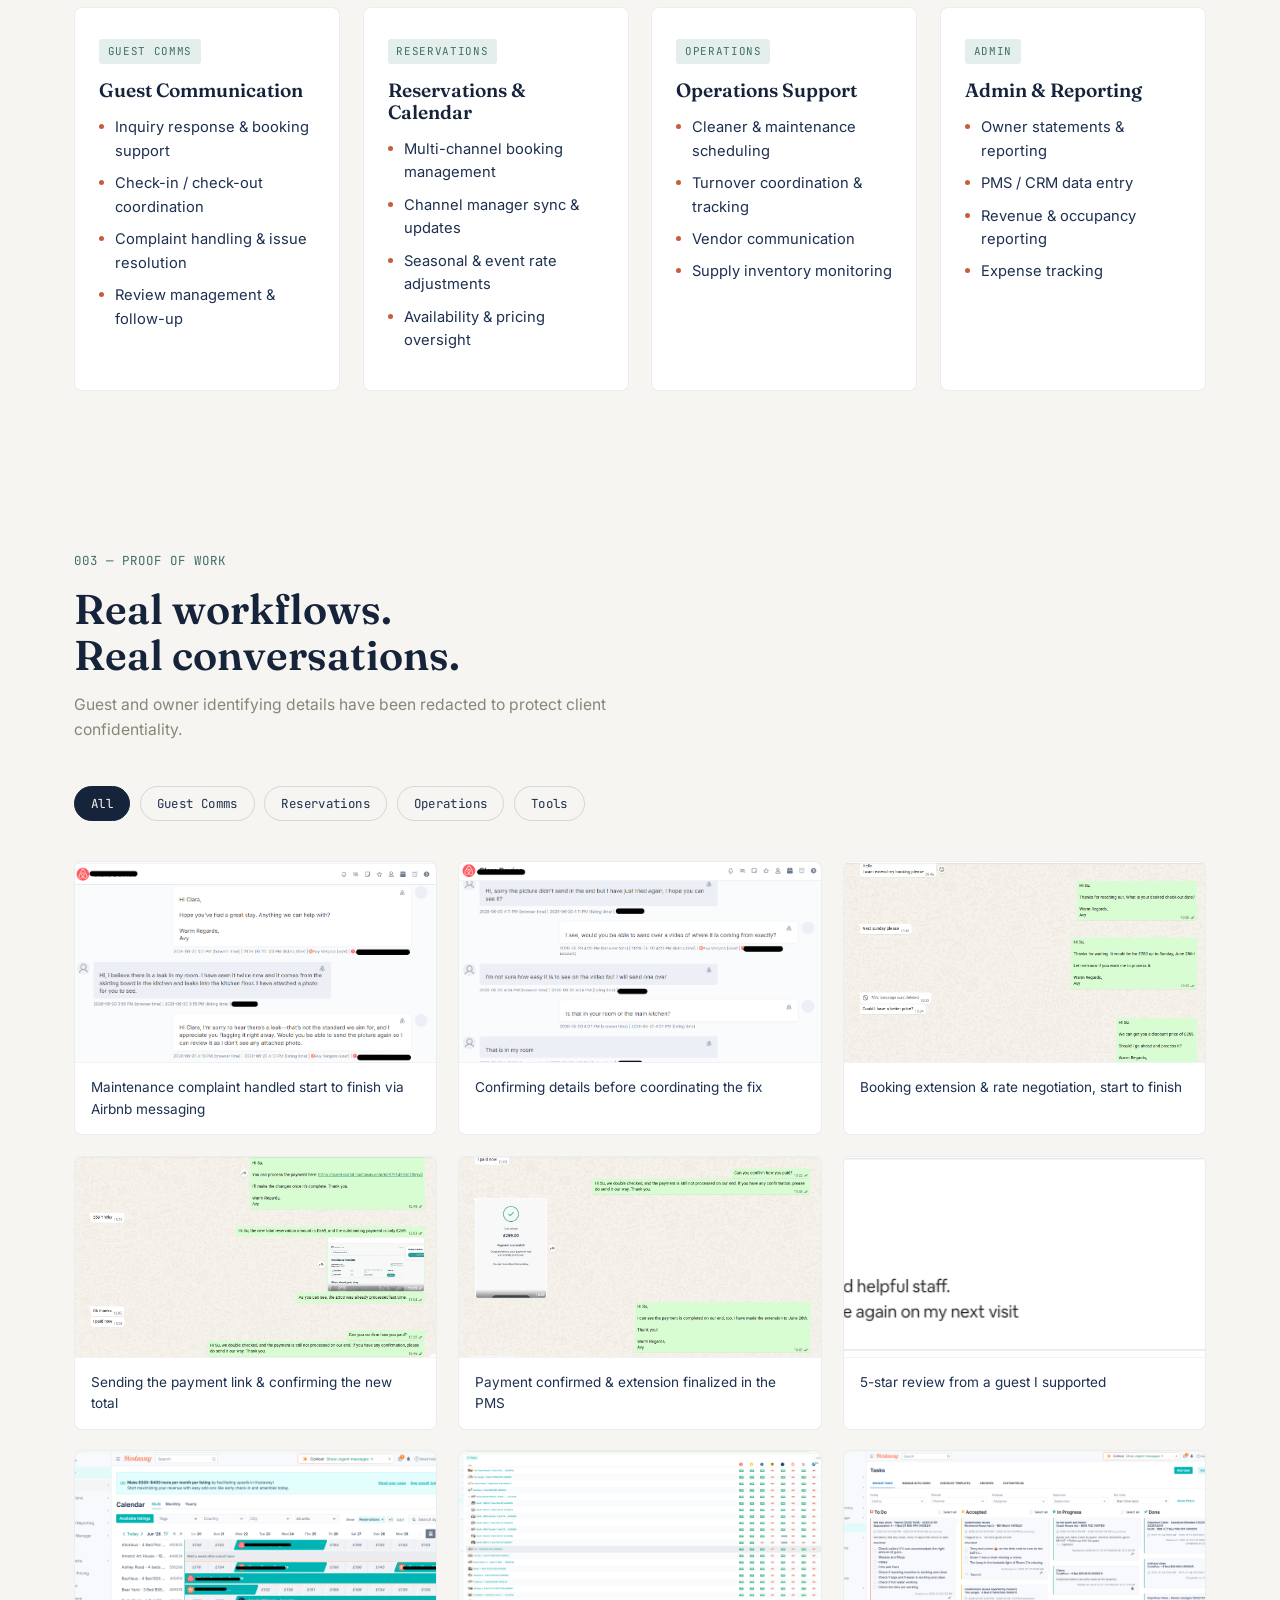
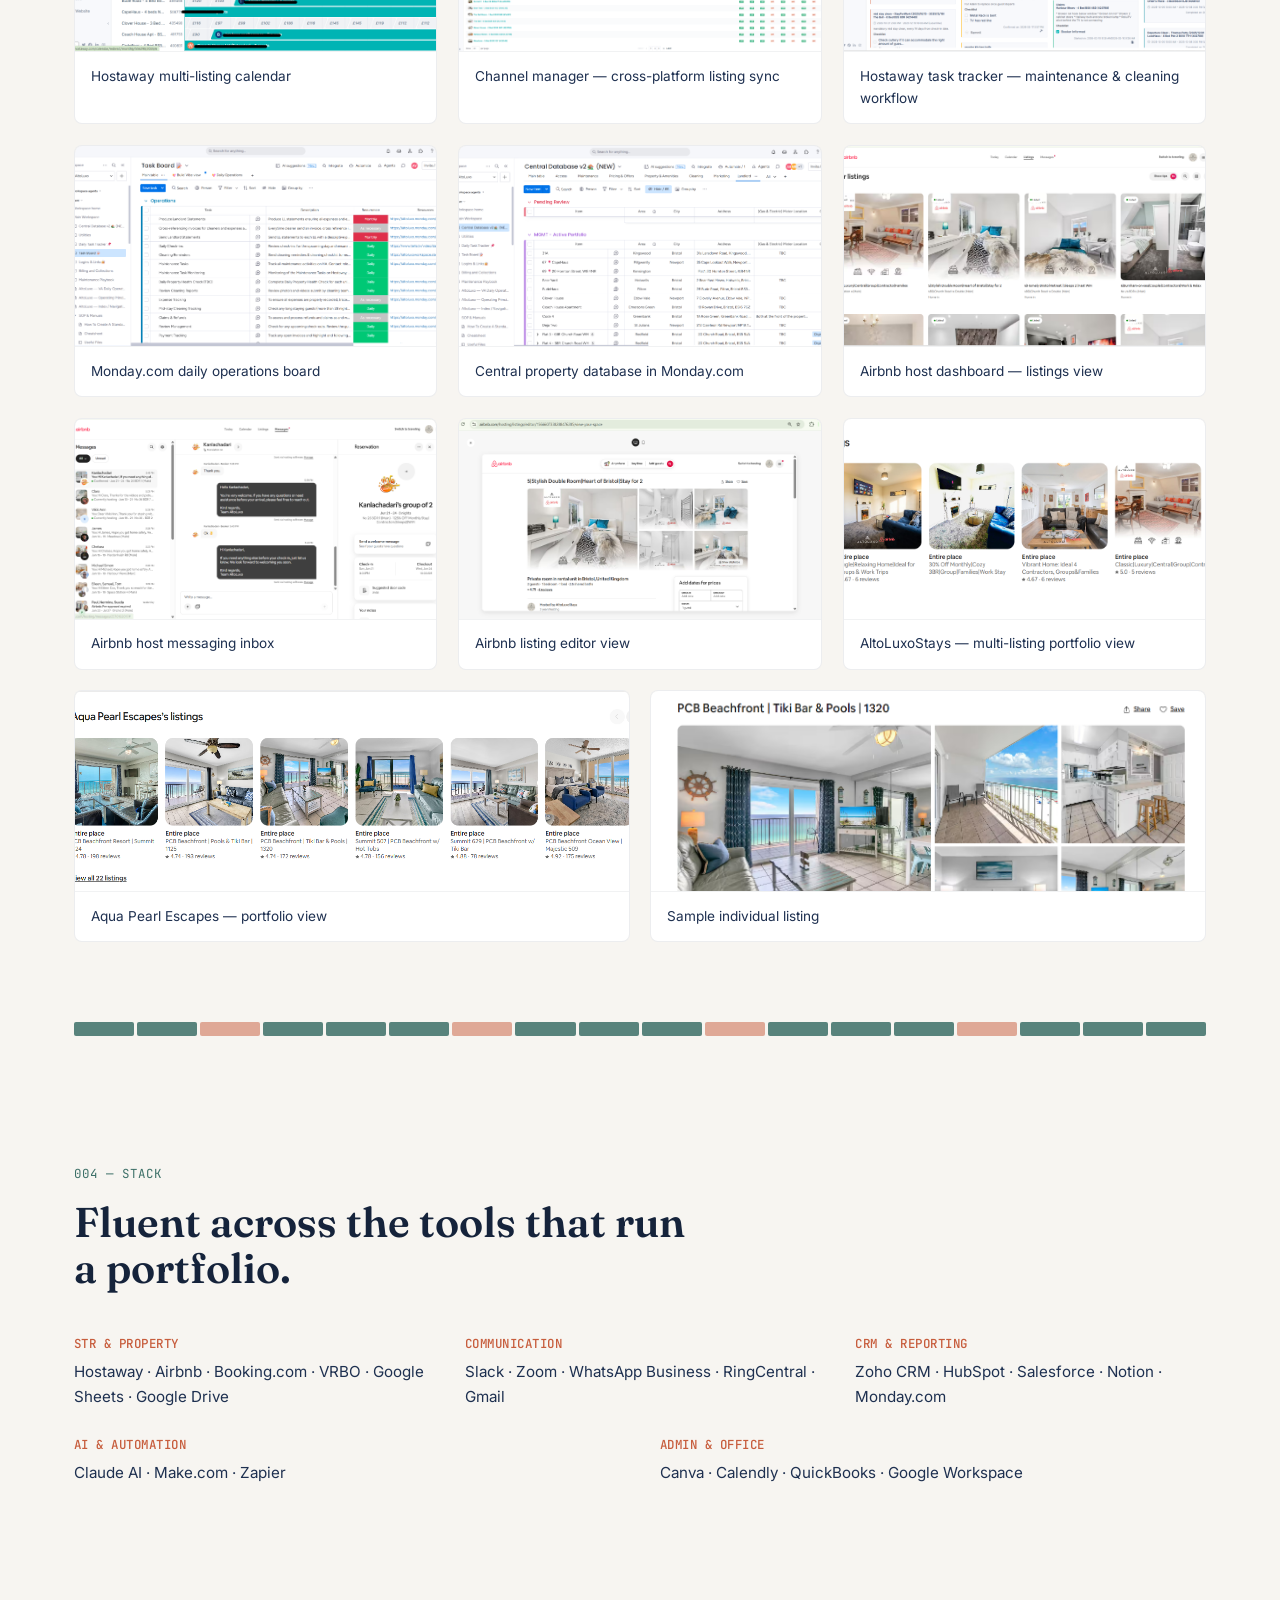
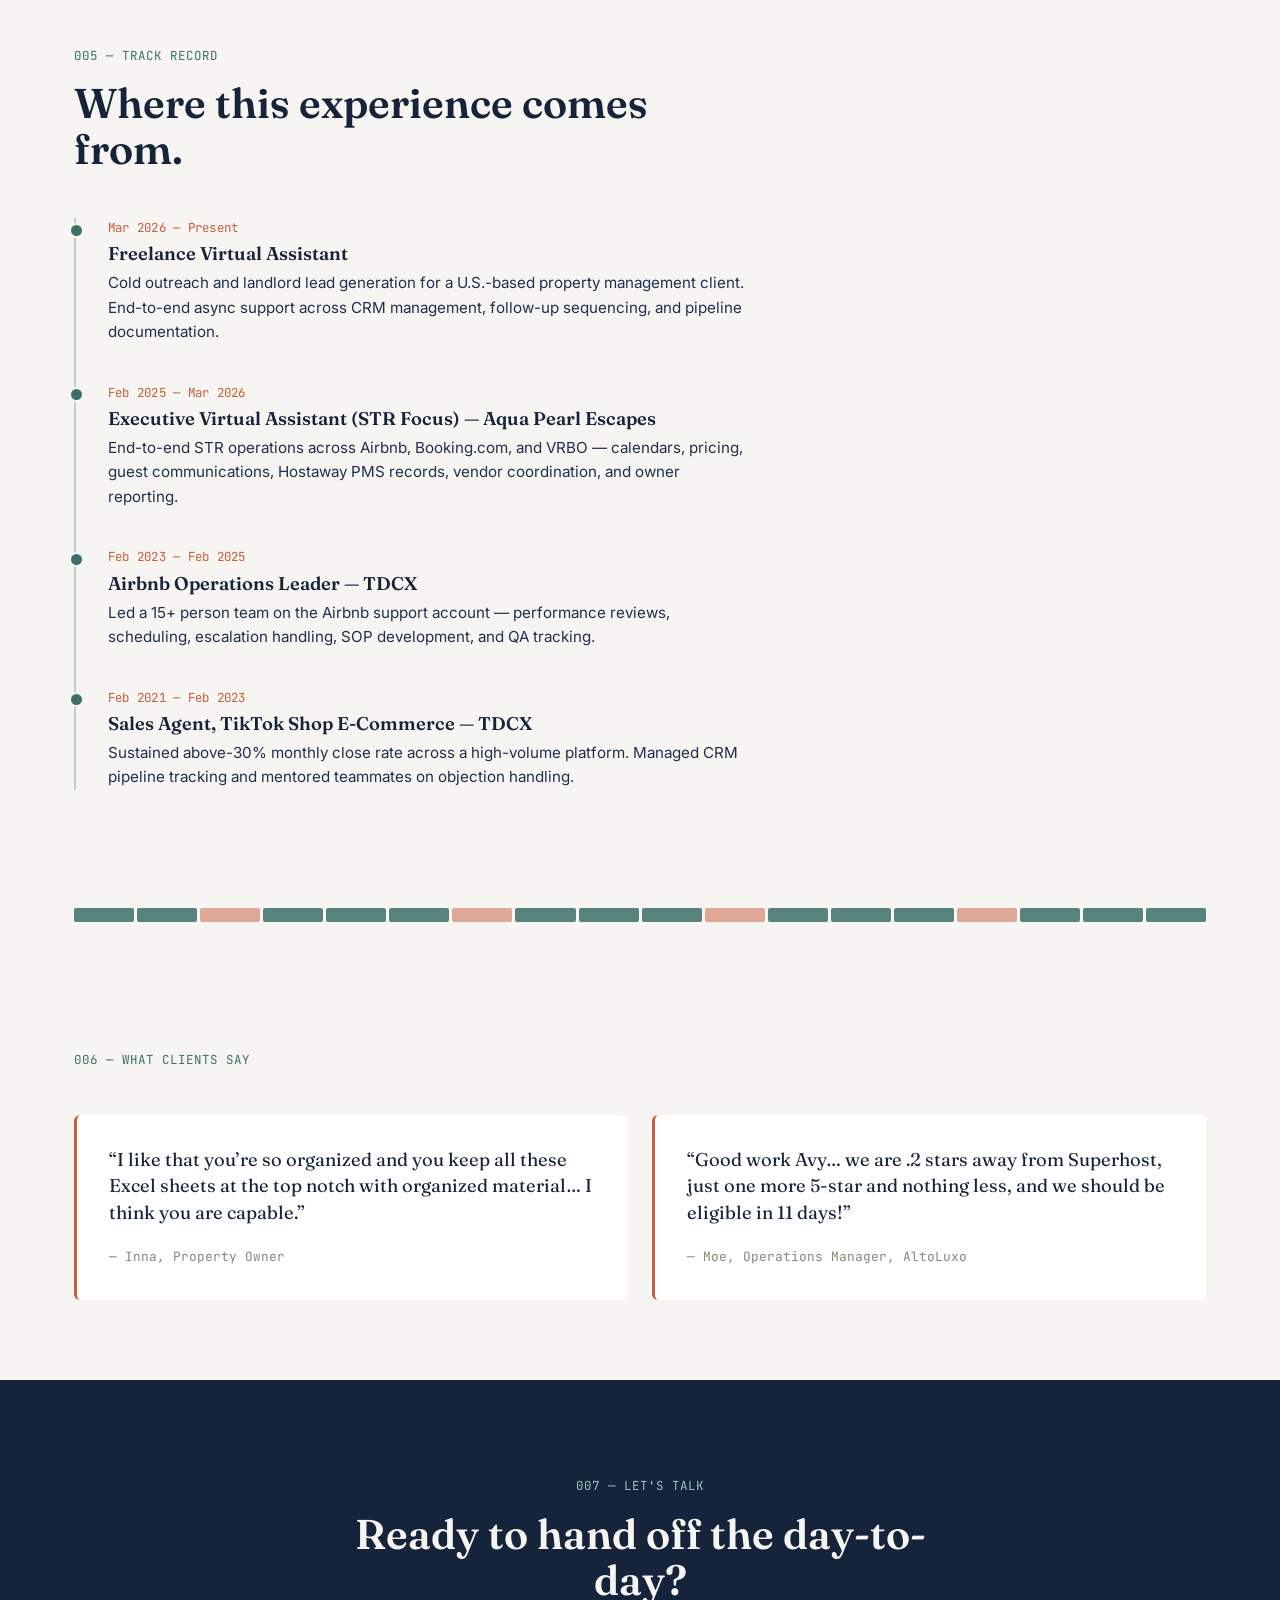
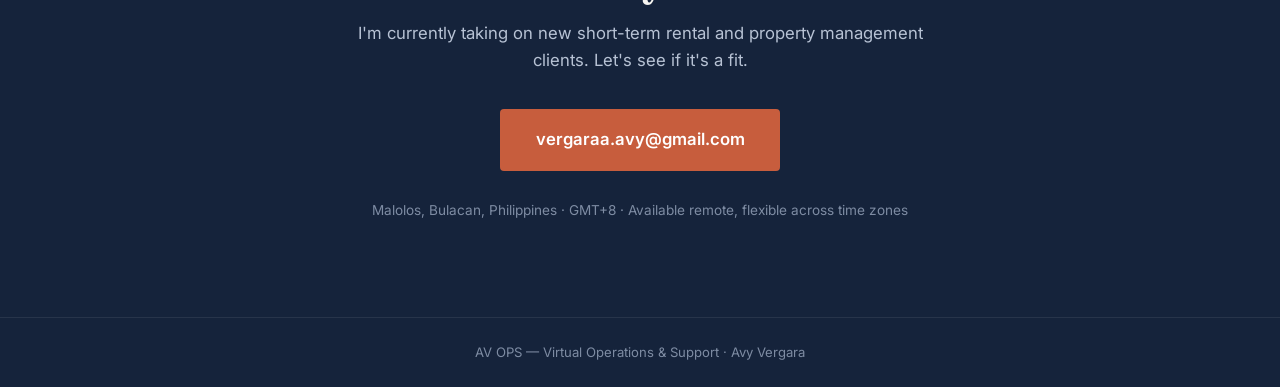
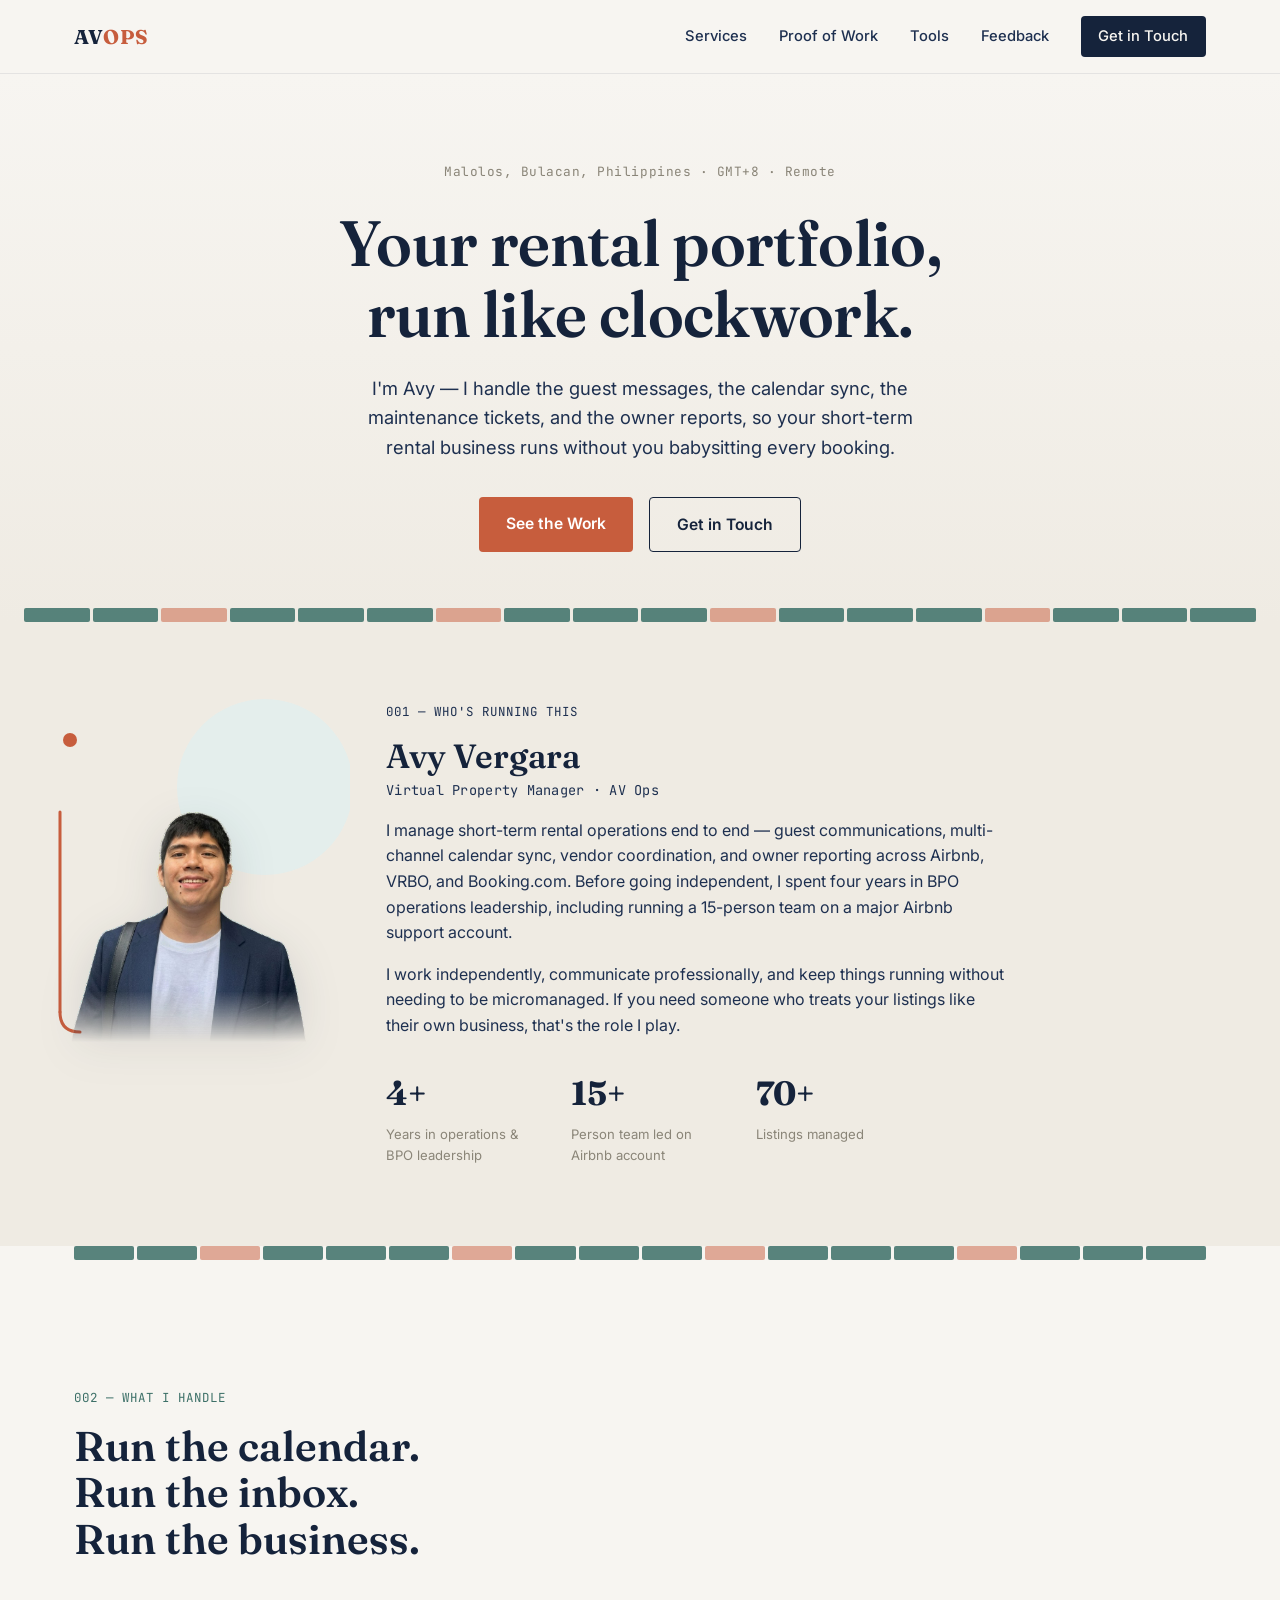
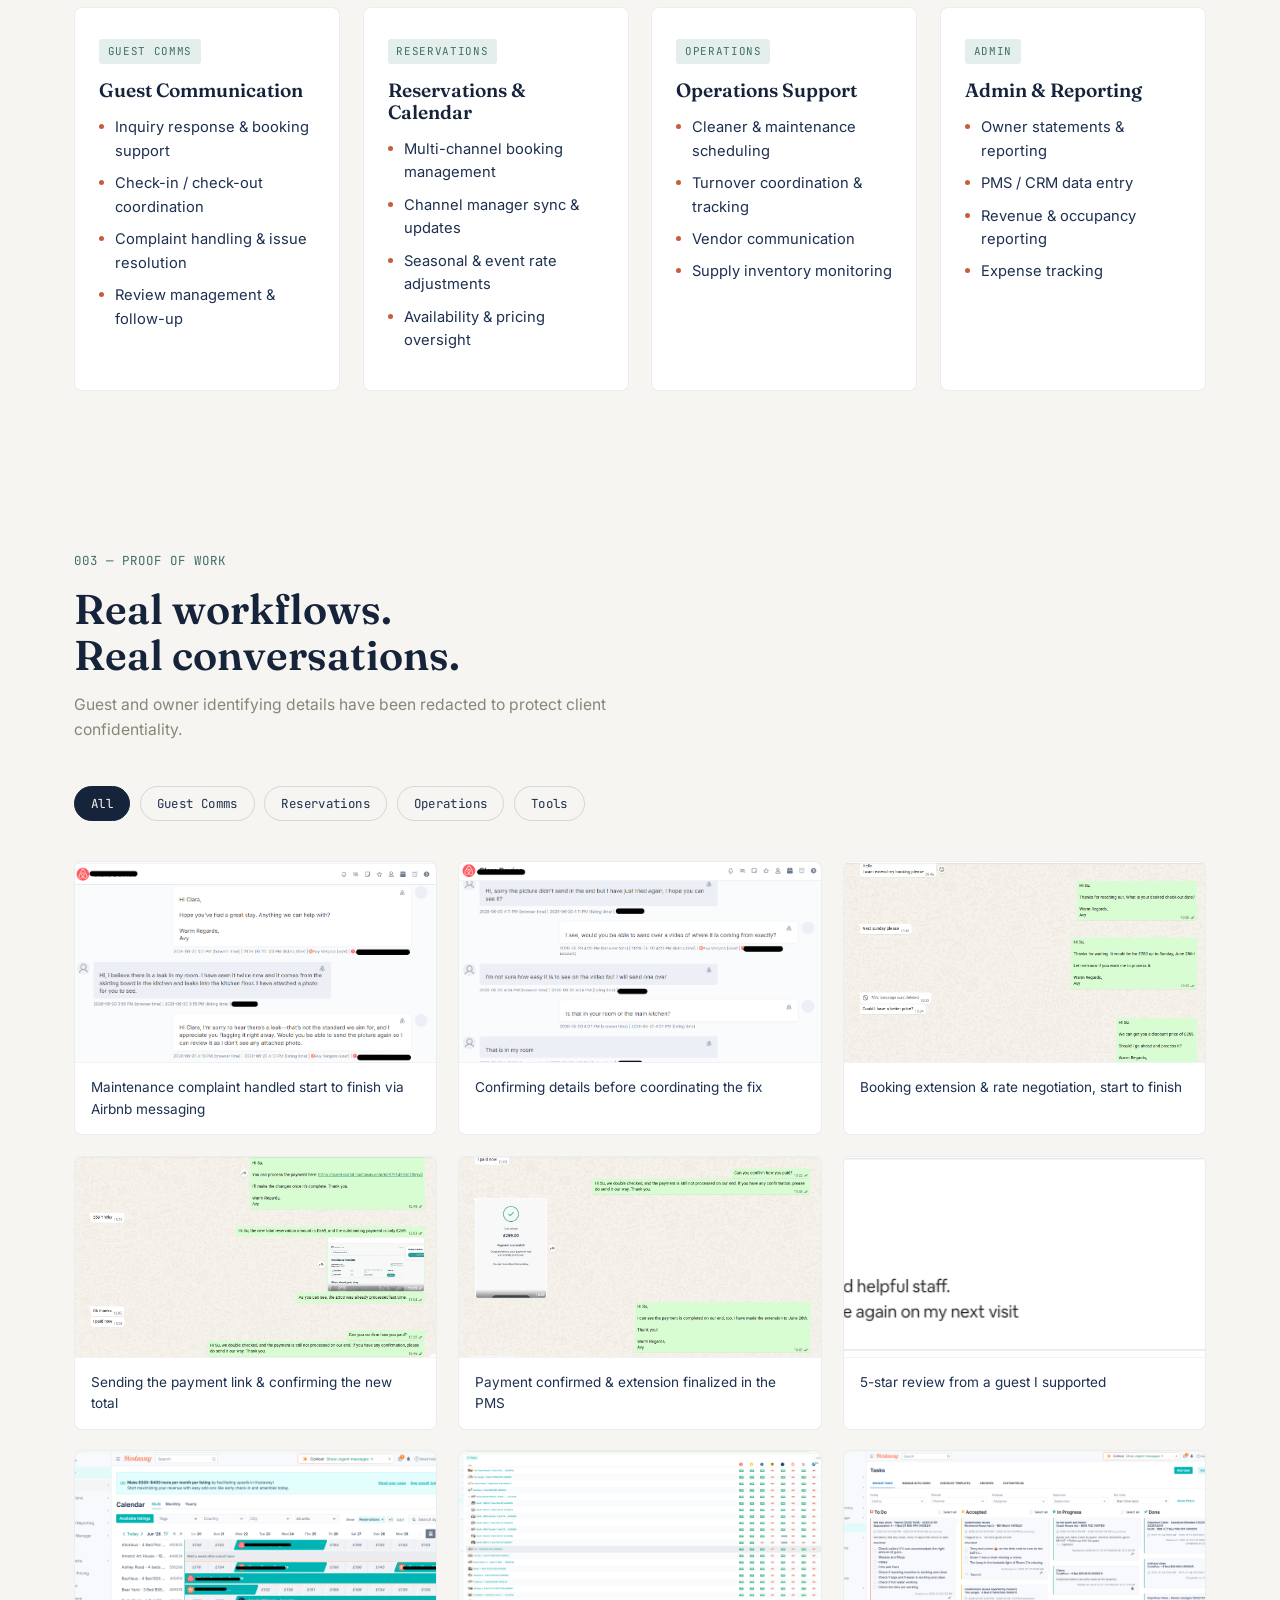
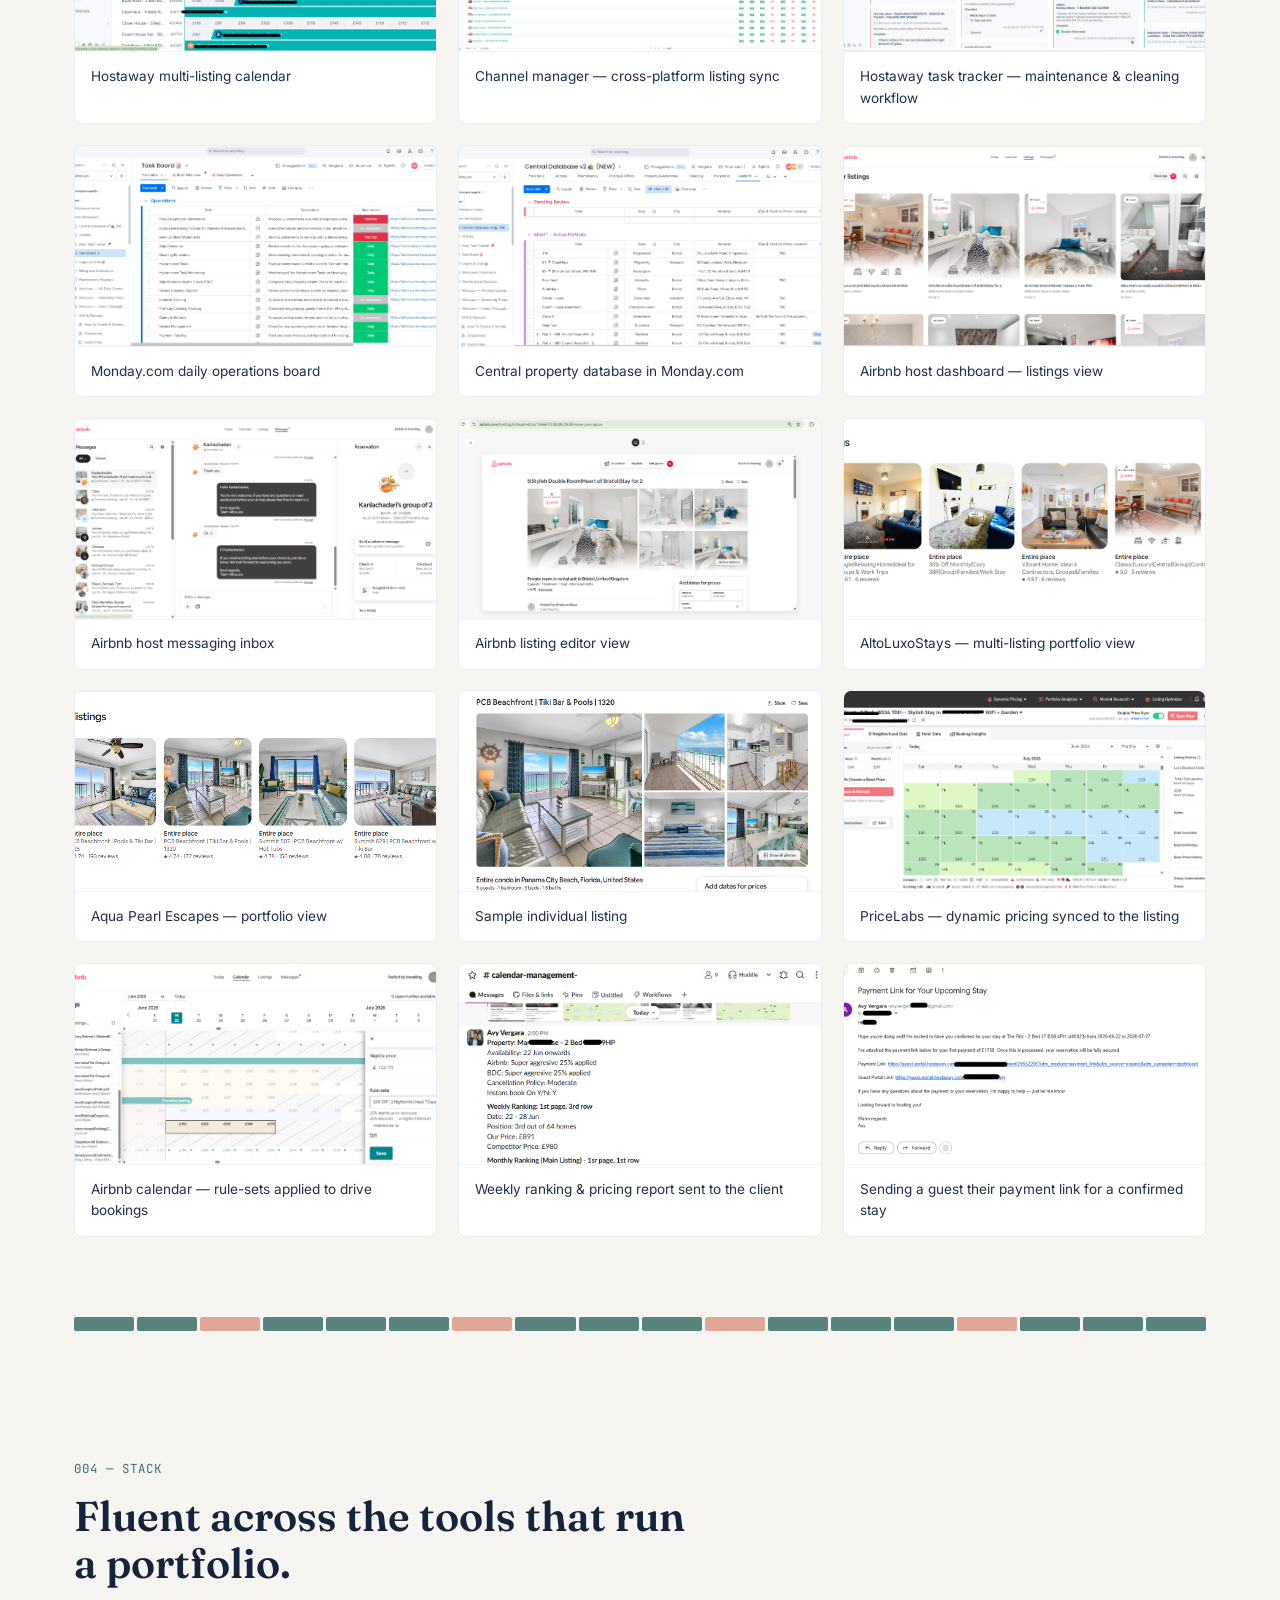
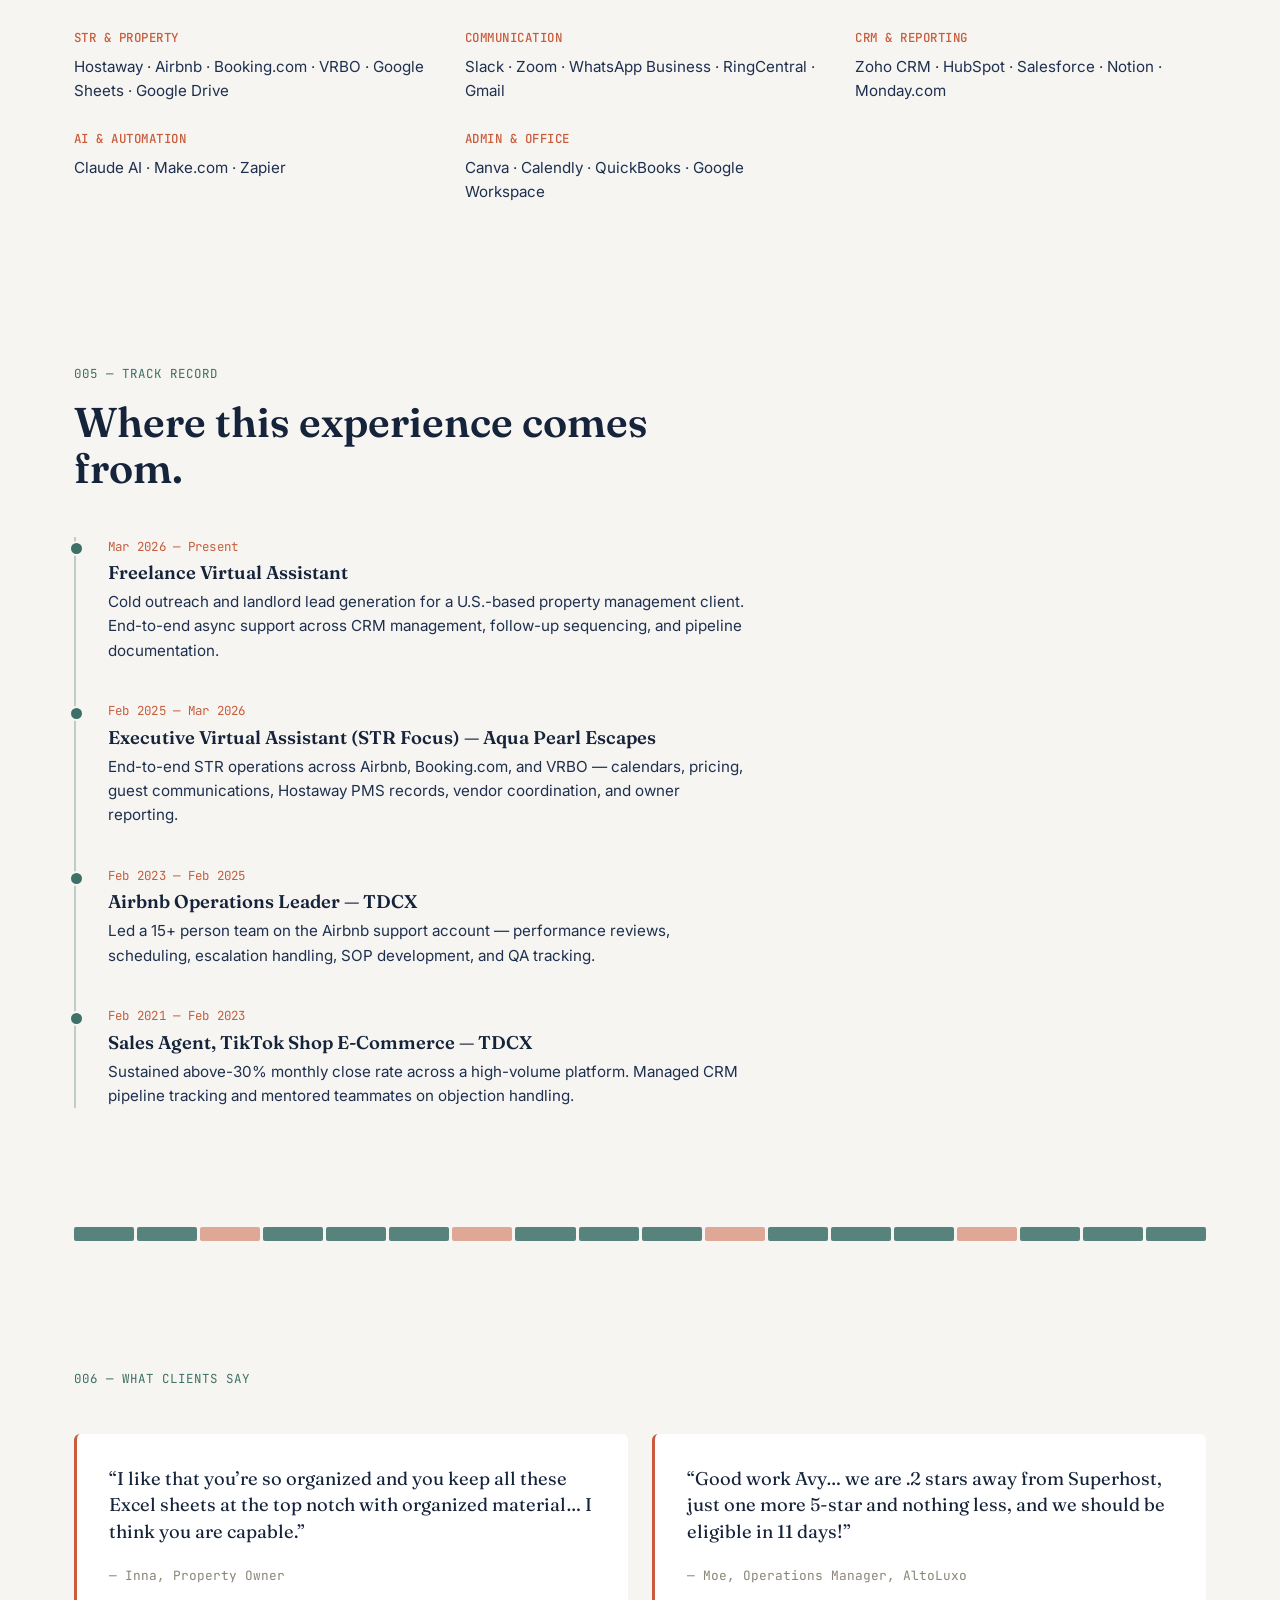
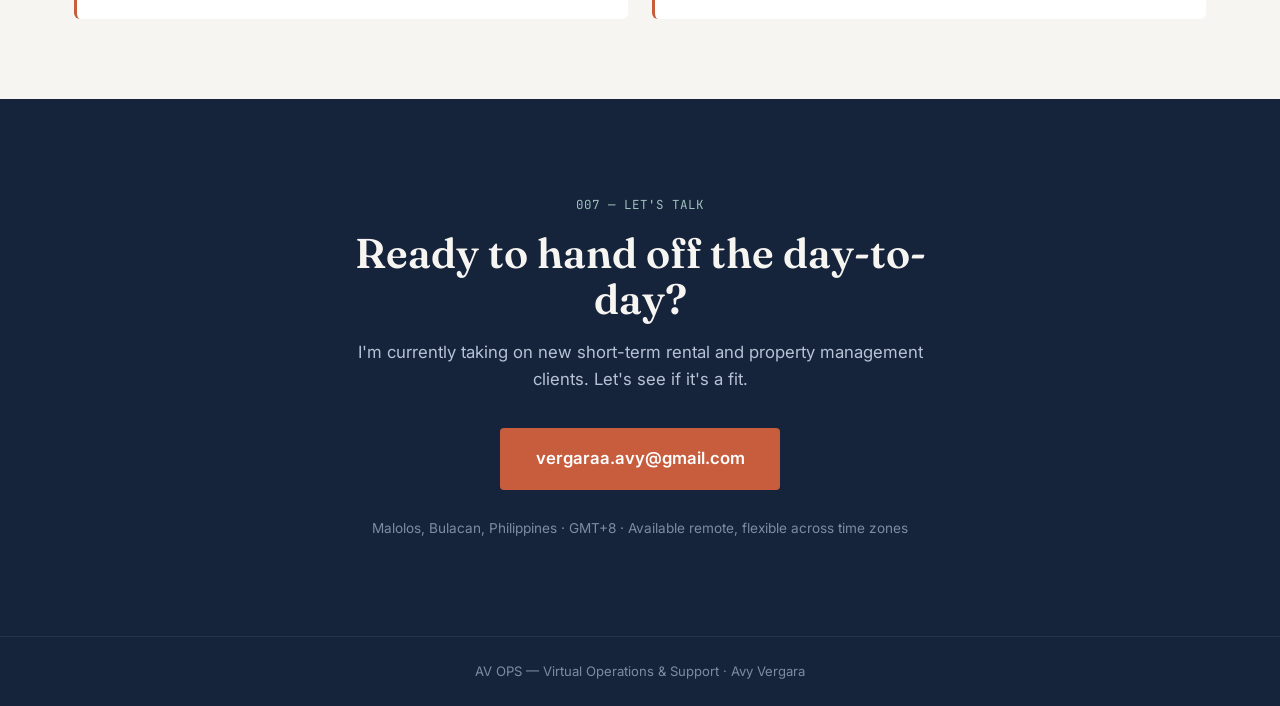
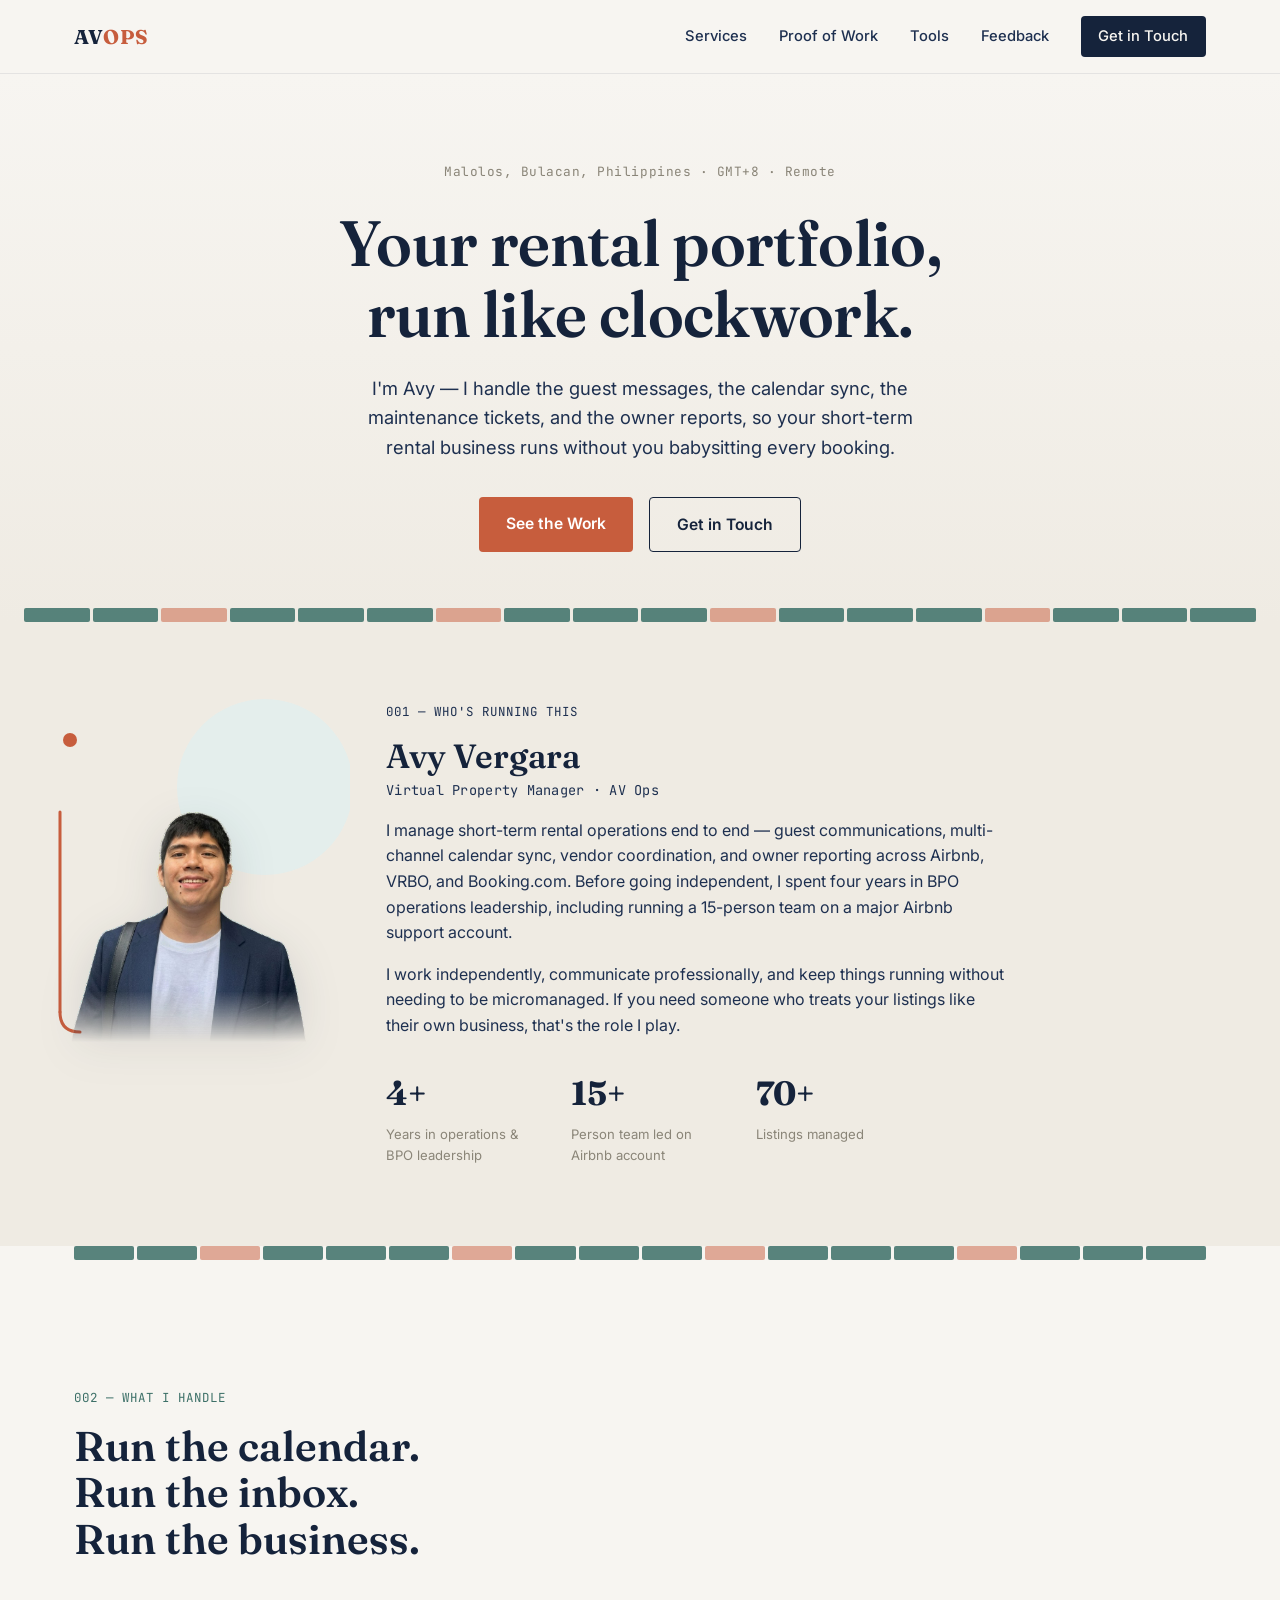
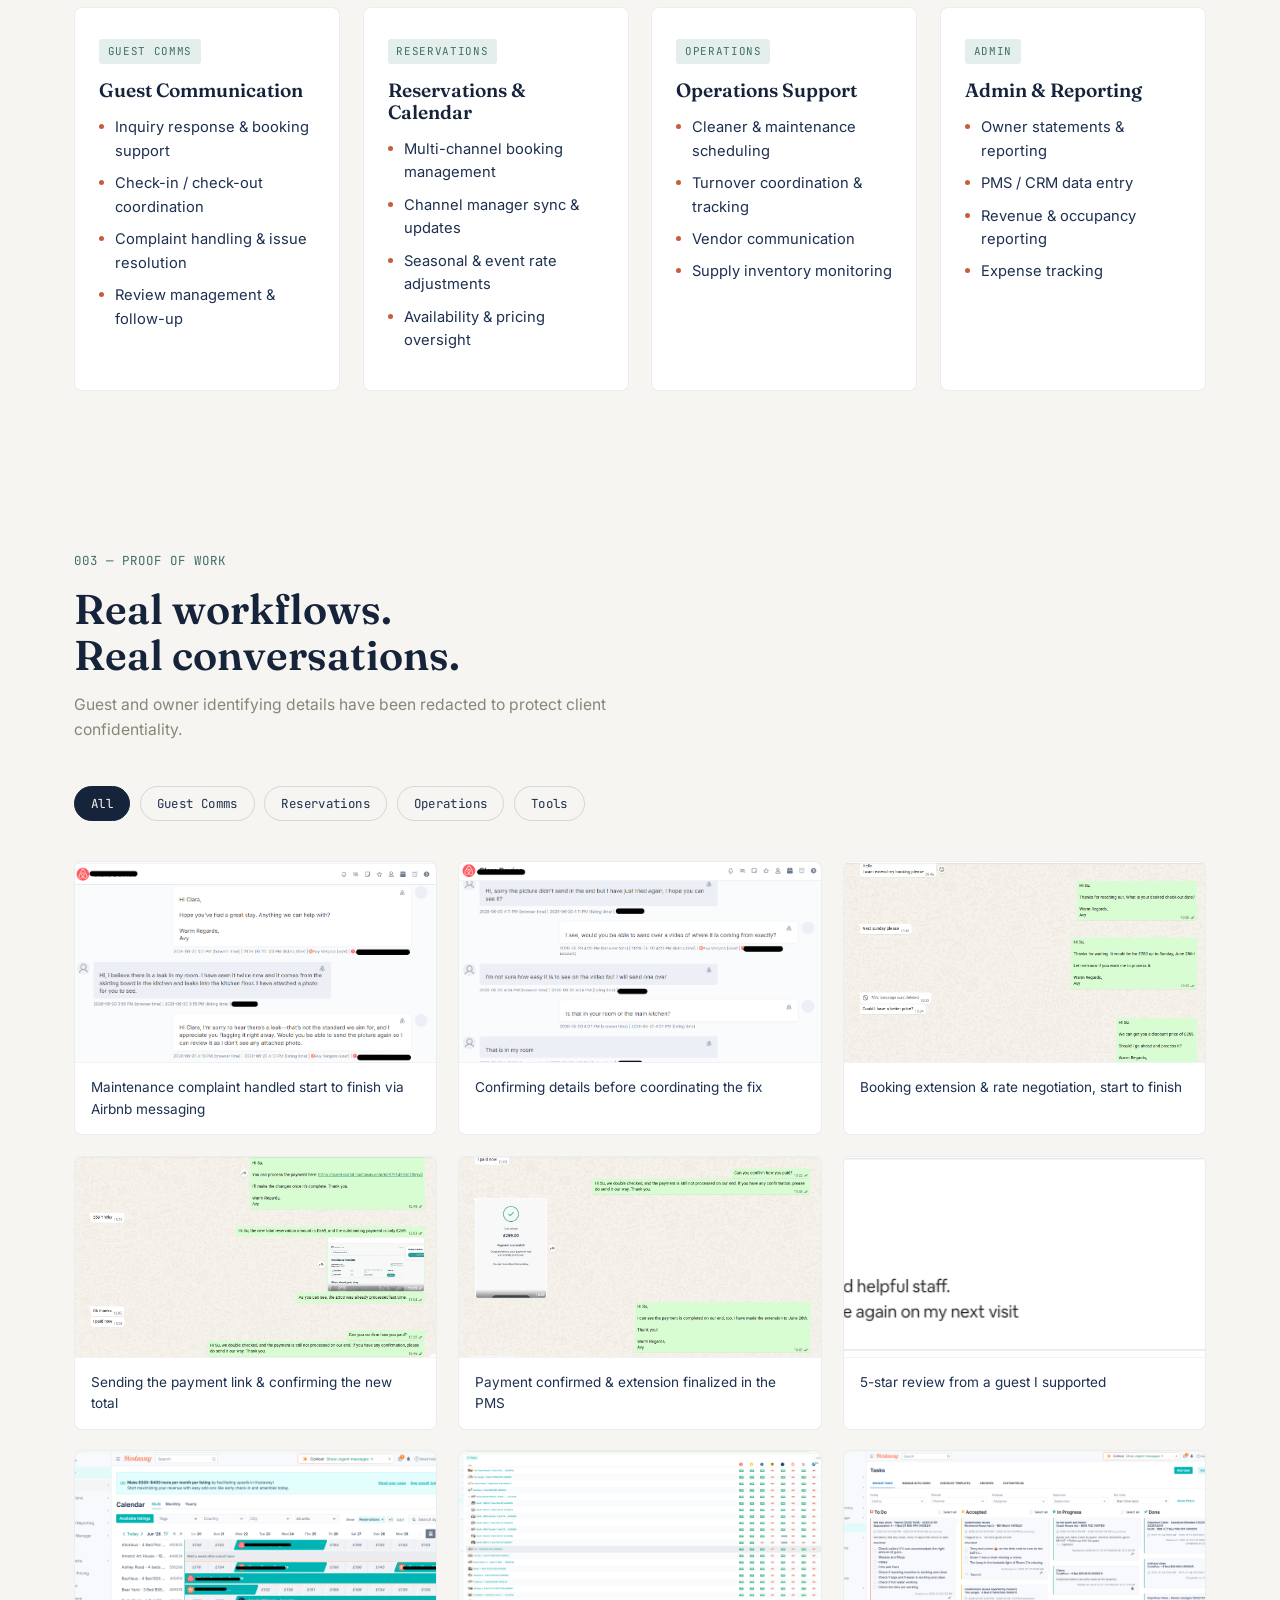
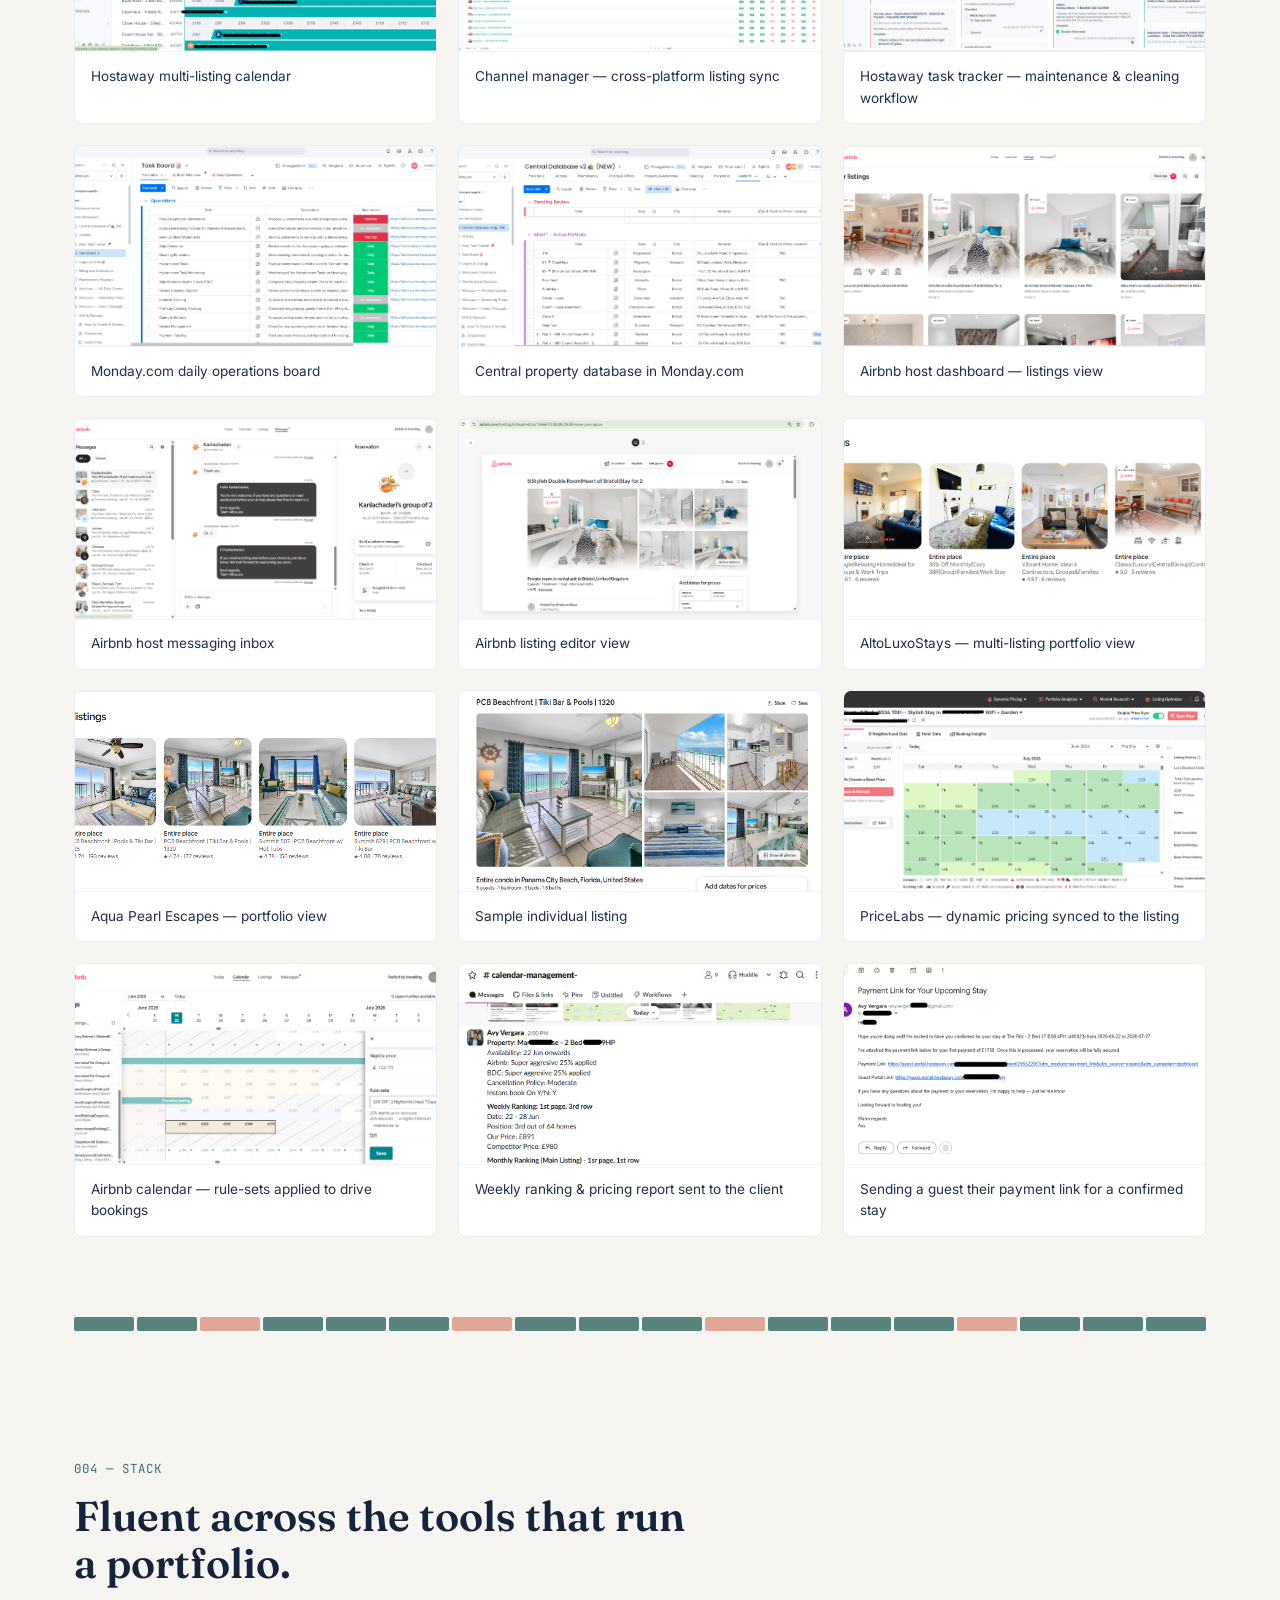
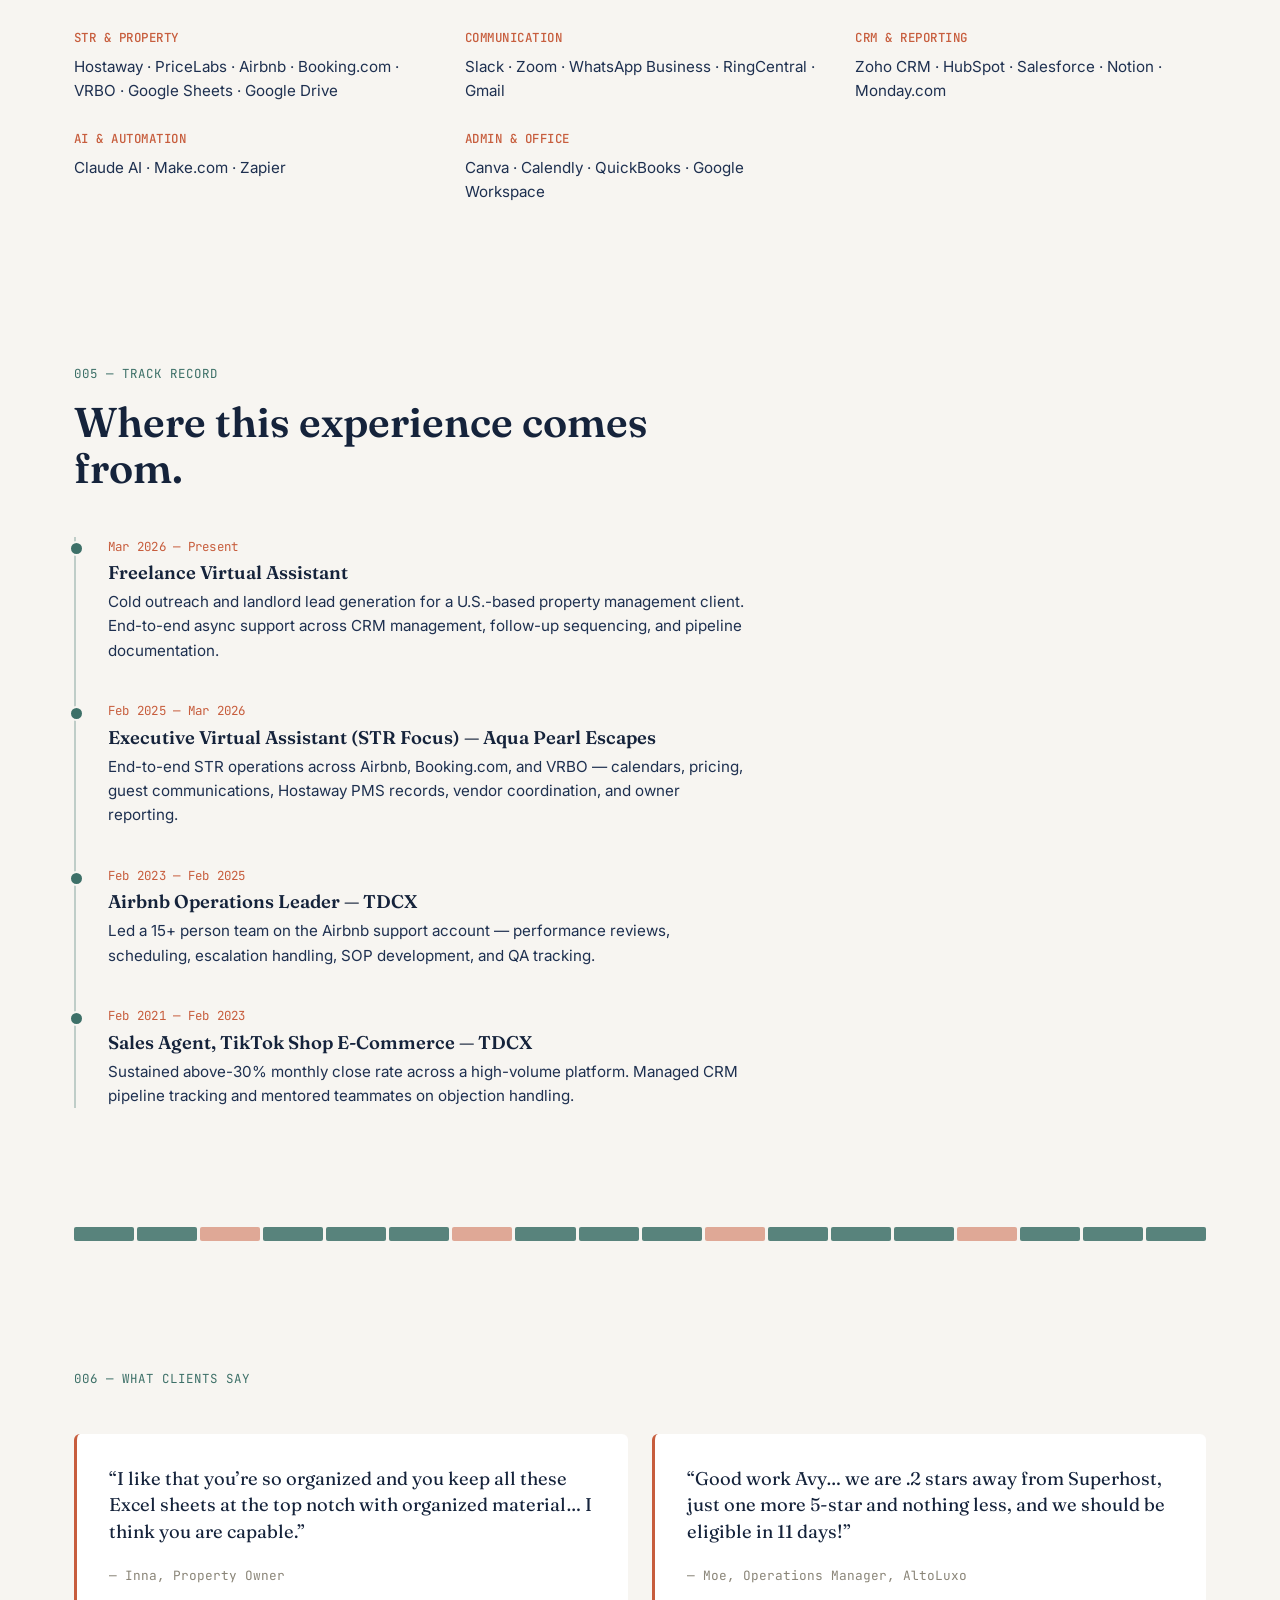
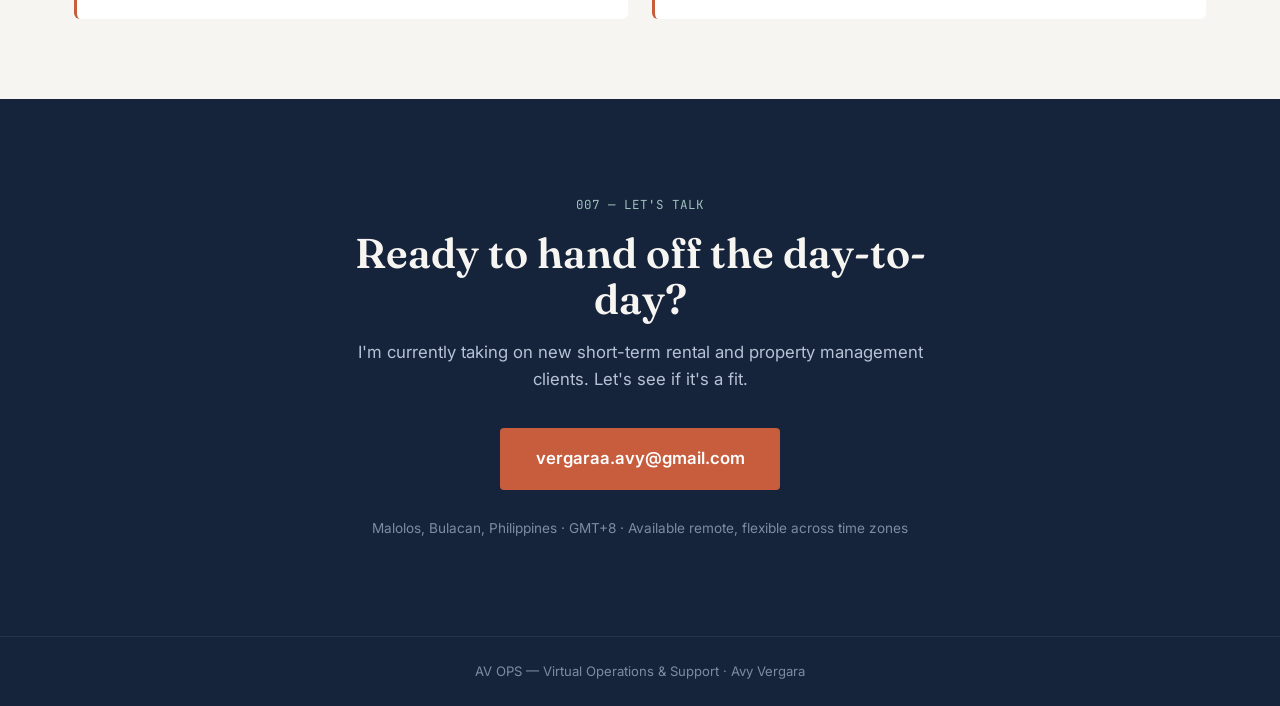
